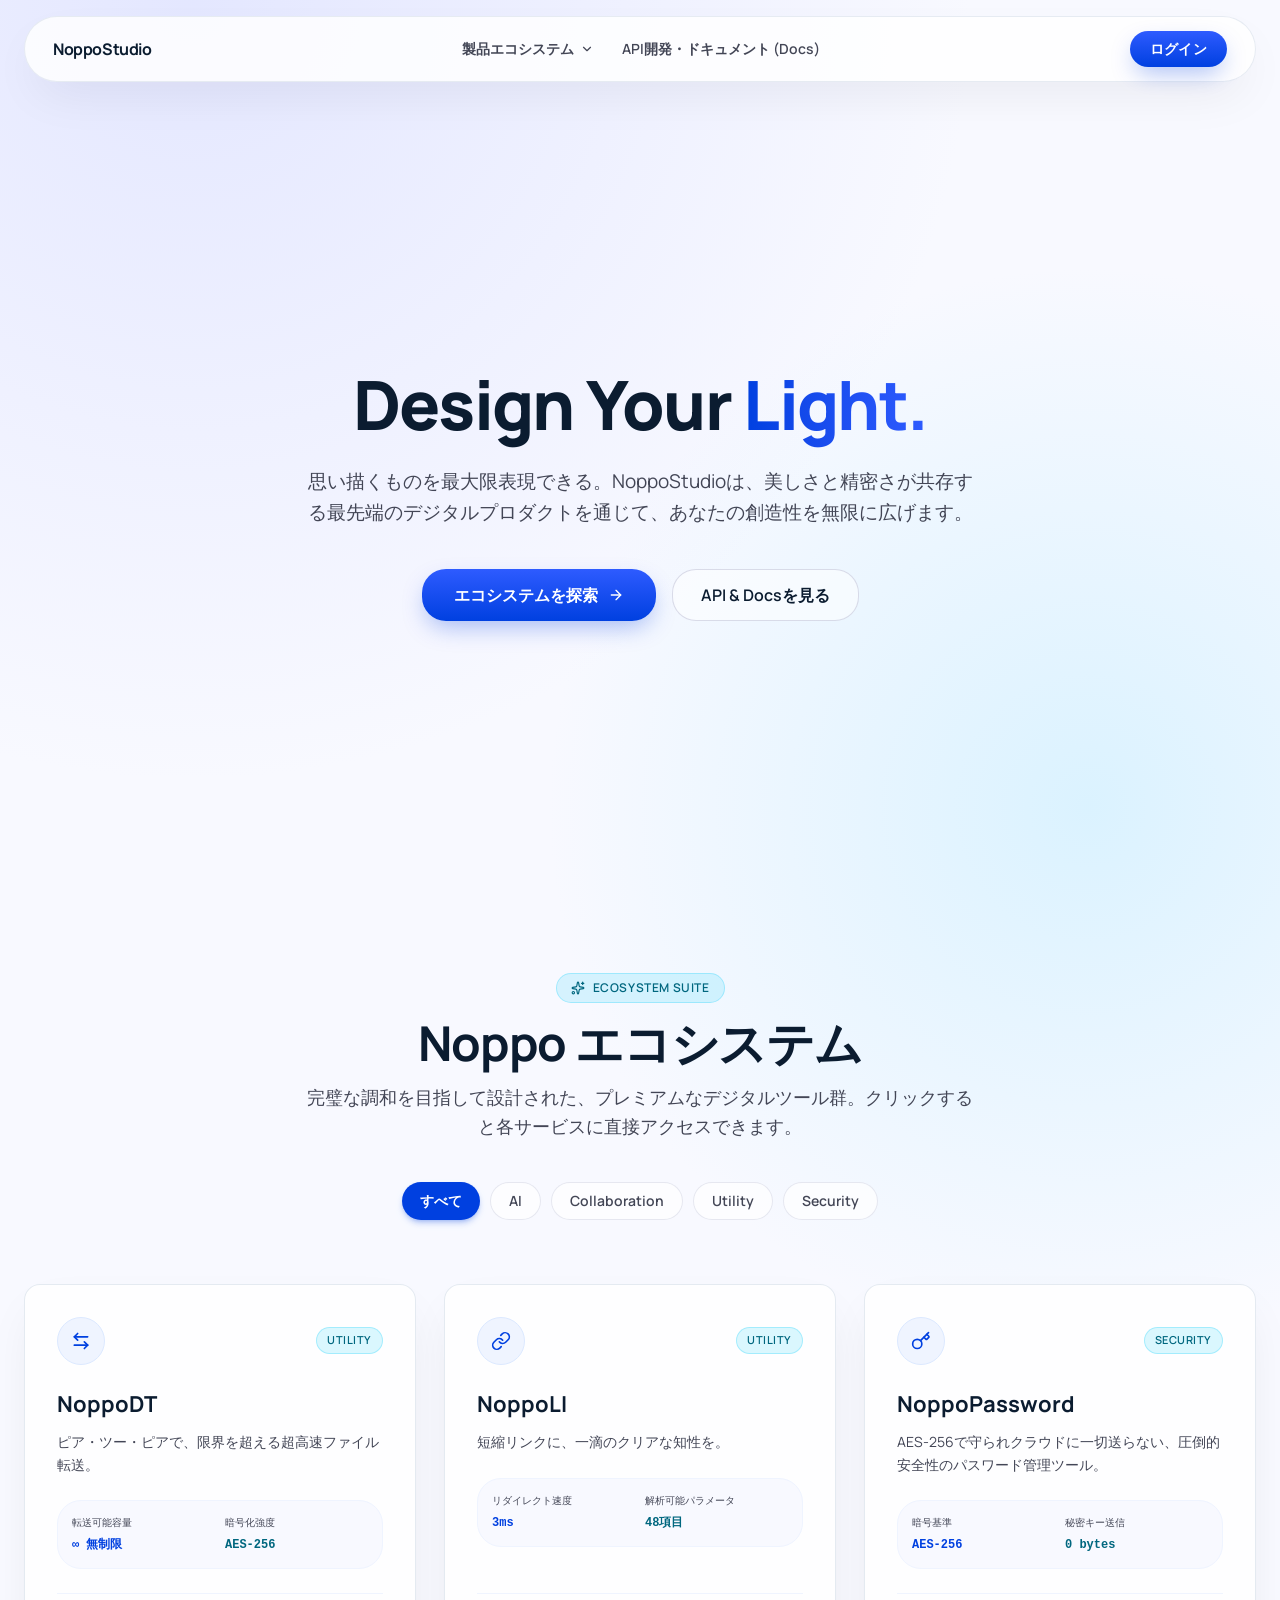
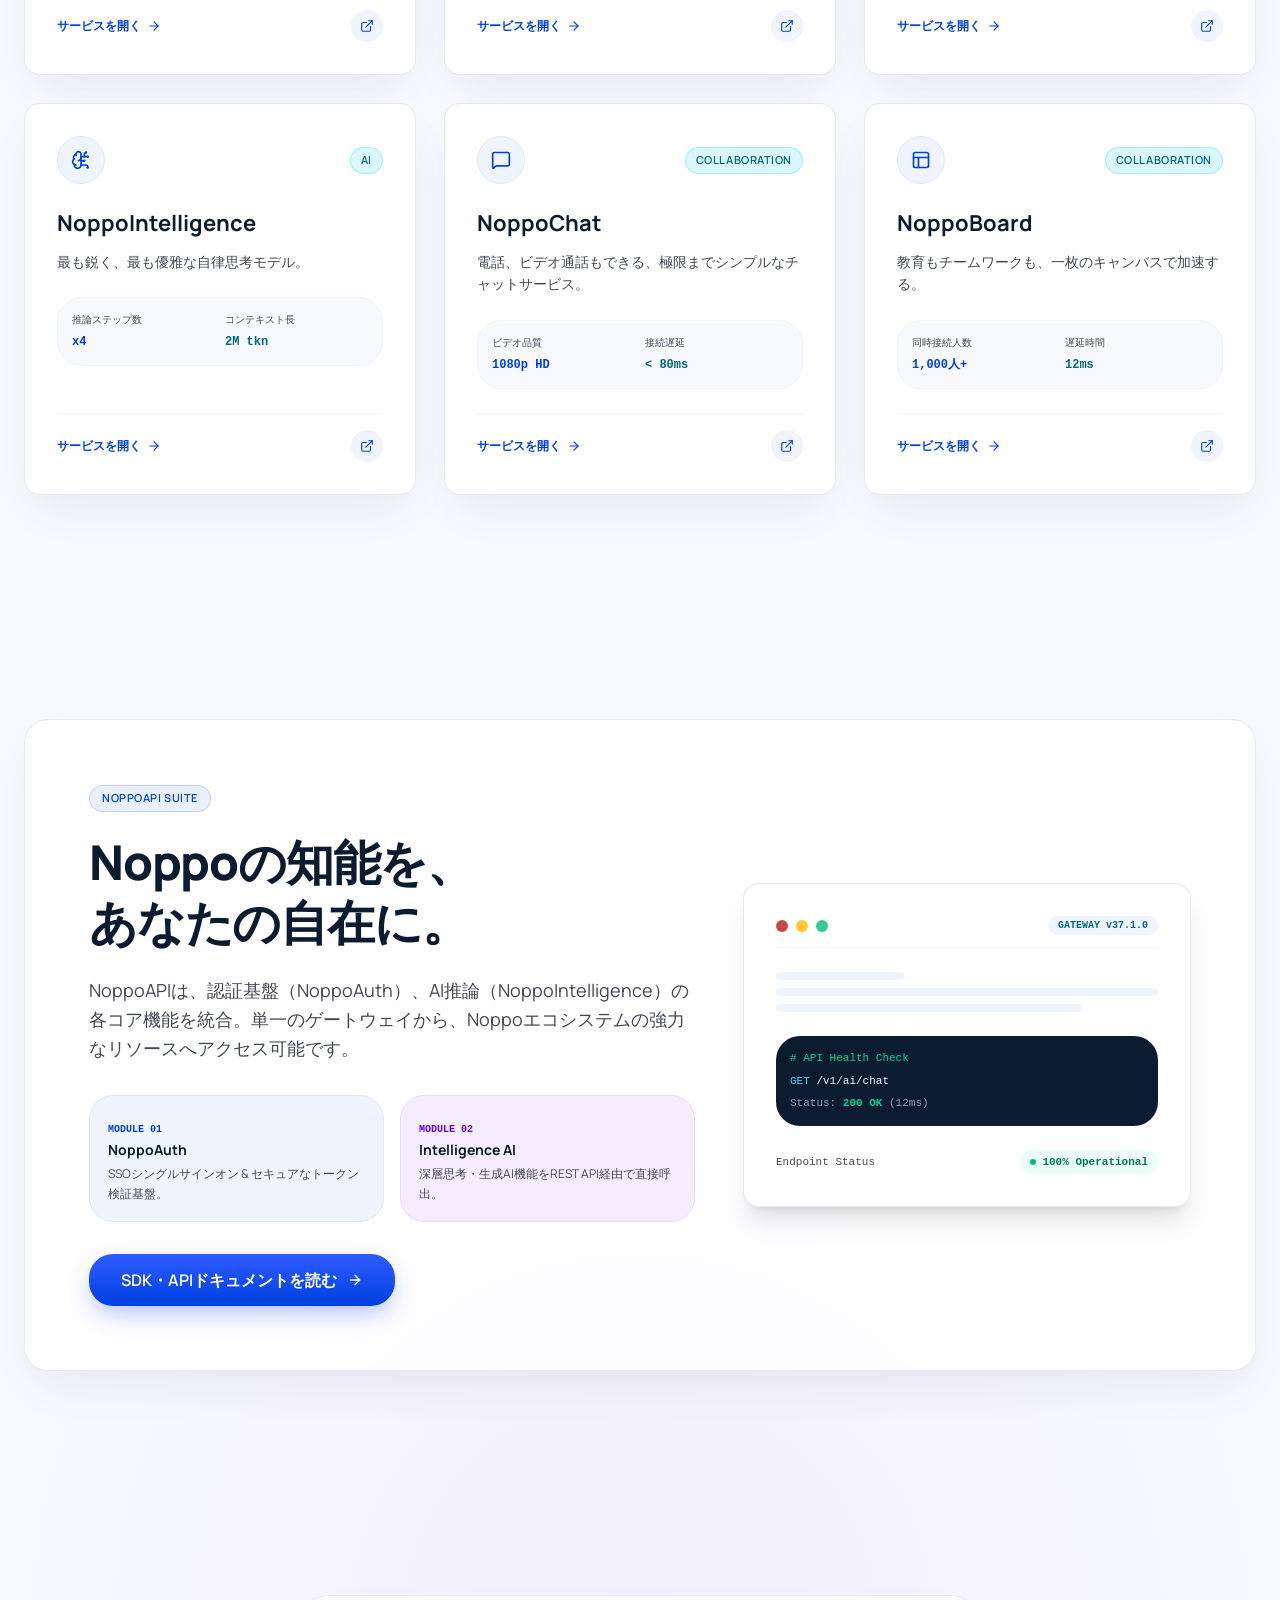
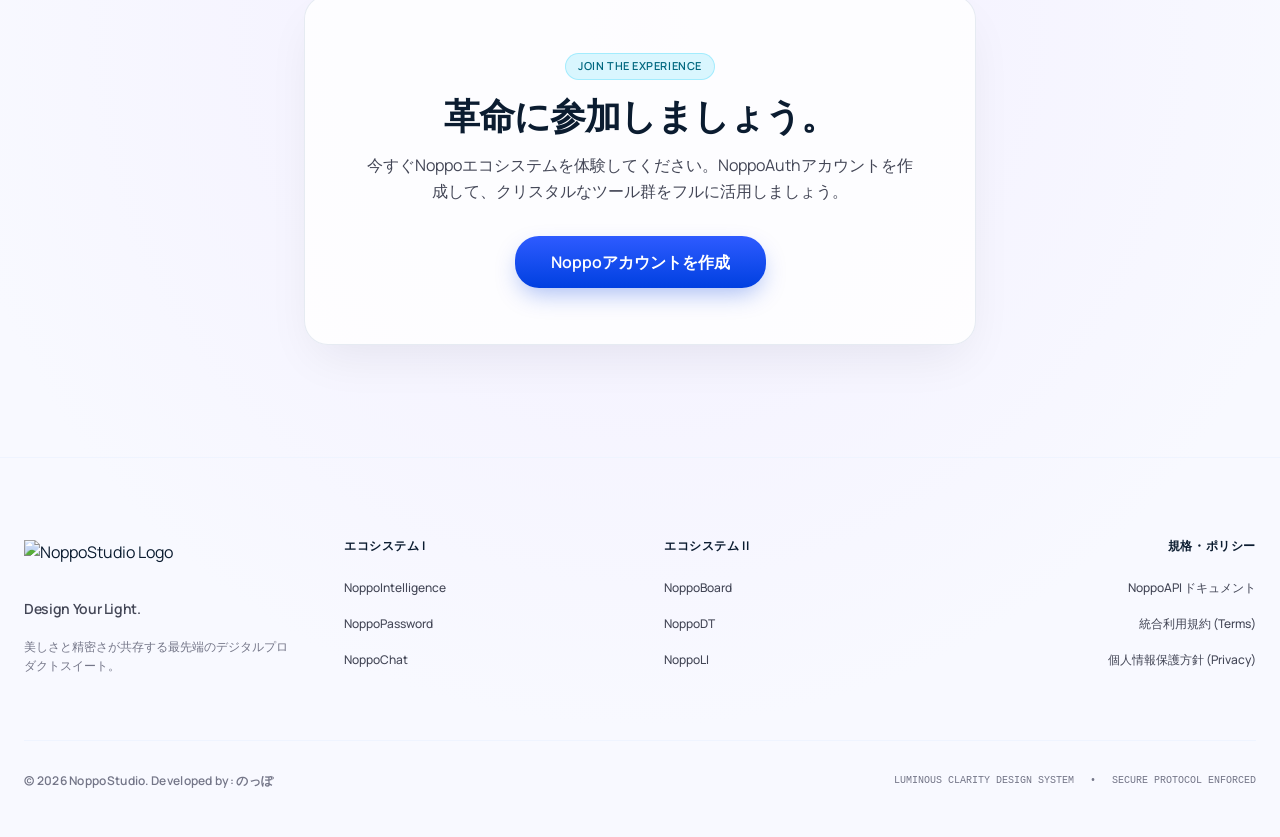
==== index.html @ 61d1fc44 "Add files via upload" ====
<!doctype html>
<html lang="ja">
  <head>
    <meta charset="UTF-8" />
    <meta name="viewport" content="width=device-width, initial-scale=1.0" />
    <title>NoppoStudio Official - Design Your Light.</title>
    <meta name="description" content="The official platform for NoppoStudio, showcasing innovative tools like NoppoDT, NoppoIntelligence, NoppoPassword, NoppoChat, NoppoBoard, and more with atmospheric precision." />
    <meta property="og:title" content="NoppoStudio Official - Design Your Light." />
    <meta property="og:description" content="The official platform for NoppoStudio, showcasing innovative tools like NoppoDT, NoppoIntelligence, NoppoPassword, NoppoChat, NoppoBoard, and more with atmospheric precision." />
    <link rel="preconnect" href="https://fonts.googleapis.com">
    <link rel="preconnect" href="https://fonts.gstatic.com" crossorigin>
    <link href="https://fonts.googleapis.com/css2?family=Manrope:wght@400;500;600;700;800&display=swap" rel="stylesheet">
    <script type="module" crossorigin src="/assets/index-DQ9vcJcG.js"></script>
    <link rel="stylesheet" crossorigin href="/assets/index-L_gpYayP.css">
  </head>
  <body>
    <div id="root"></div>
  </body>
</html>
---- assets/index-L_gpYayP.css ----
@import"https://fonts.googleapis.com/css2?family=Manrope:wght@400;500;600;700;800&display=swap";/*! tailwindcss v4.3.3 | MIT License | https://tailwindcss.com */@layer properties{@supports (((-webkit-hyphens:none)) and (not (margin-trim:inline))) or ((-moz-orient:inline) and (not (color:rgb(from red r g b)))){*,:before,:after,::backdrop{--tw-translate-x:0;--tw-translate-y:0;--tw-translate-z:0;--tw-space-y-reverse:0;--tw-border-style:solid;--tw-gradient-position:initial;--tw-gradient-from:#0000;--tw-gradient-via:#0000;--tw-gradient-to:#0000;--tw-gradient-stops:initial;--tw-gradient-via-stops:initial;--tw-gradient-from-position:0%;--tw-gradient-via-position:50%;--tw-gradient-to-position:100%;--tw-leading:initial;--tw-font-weight:initial;--tw-tracking:initial;--tw-shadow:0 0 #0000;--tw-shadow-color:initial;--tw-shadow-alpha:100%;--tw-inset-shadow:0 0 #0000;--tw-inset-shadow-color:initial;--tw-inset-shadow-alpha:100%;--tw-ring-color:initial;--tw-ring-shadow:0 0 #0000;--tw-inset-ring-color:initial;--tw-inset-ring-shadow:0 0 #0000;--tw-ring-inset:initial;--tw-ring-offset-width:0px;--tw-ring-offset-color:#fff;--tw-ring-offset-shadow:0 0 #0000;--tw-blur:initial;--tw-brightness:initial;--tw-contrast:initial;--tw-grayscale:initial;--tw-hue-rotate:initial;--tw-invert:initial;--tw-opacity:initial;--tw-saturate:initial;--tw-sepia:initial;--tw-drop-shadow:initial;--tw-drop-shadow-color:initial;--tw-drop-shadow-alpha:100%;--tw-drop-shadow-size:initial;--tw-backdrop-blur:initial;--tw-backdrop-brightness:initial;--tw-backdrop-contrast:initial;--tw-backdrop-grayscale:initial;--tw-backdrop-hue-rotate:initial;--tw-backdrop-invert:initial;--tw-backdrop-opacity:initial;--tw-backdrop-saturate:initial;--tw-backdrop-sepia:initial;--tw-duration:initial}}}@layer theme{:root,:host{--font-sans:"Manrope", ui-sans-serif, system-ui, sans-serif;--font-mono:ui-monospace, SFMono-Regular, Menlo, Monaco, Consolas, "Liberation Mono", "Courier New", monospace;--color-red-50:oklch(97.1% .013 17.38);--color-red-100:oklch(93.6% .032 17.717);--color-red-500:oklch(63.7% .237 25.331);--color-amber-400:oklch(82.8% .189 84.429);--color-green-400:oklch(79.2% .209 151.711);--color-emerald-50:oklch(97.9% .021 166.113);--color-emerald-400:oklch(76.5% .177 163.223);--color-emerald-500:oklch(69.6% .17 162.48);--color-emerald-700:oklch(50.8% .118 165.612);--color-indigo-400:oklch(67.3% .182 276.935);--color-indigo-500:oklch(58.5% .233 277.117);--color-slate-100:oklch(96.8% .007 247.896);--color-slate-300:oklch(86.9% .022 252.894);--color-slate-400:oklch(70.4% .04 256.788);--color-slate-700:oklch(37.2% .044 257.287);--color-slate-800:oklch(27.9% .041 260.031);--color-slate-900:oklch(20.8% .042 265.755);--color-slate-950:oklch(12.9% .042 264.695);--color-black:#000;--color-white:#fff;--spacing:.25rem;--container-md:28rem;--container-xl:36rem;--container-2xl:42rem;--container-3xl:48rem;--container-4xl:56rem;--container-6xl:72rem;--text-xs:.75rem;--text-xs--line-height:calc(1 / .75);--text-sm:.875rem;--text-sm--line-height:calc(1.25 / .875);--text-base:1rem;--text-base--line-height: 1.5 ;--text-lg:1.125rem;--text-lg--line-height:calc(1.75 / 1.125);--text-xl:1.25rem;--text-xl--line-height:calc(1.75 / 1.25);--text-2xl:1.5rem;--text-2xl--line-height:calc(2 / 1.5);--text-3xl:1.875rem;--text-3xl--line-height: 1.2 ;--text-4xl:2.25rem;--text-4xl--line-height:calc(2.5 / 2.25);--text-5xl:3rem;--text-5xl--line-height:1;--text-6xl:3.75rem;--text-6xl--line-height:1;--font-weight-normal:400;--font-weight-medium:500;--font-weight-semibold:600;--font-weight-bold:700;--font-weight-extrabold:800;--tracking-tight:-.025em;--tracking-wide:.025em;--tracking-wider:.05em;--tracking-widest:.1em;--leading-tight:1.25;--leading-snug:1.375;--leading-relaxed:1.625;--radius-md:.75rem;--radius-lg:1rem;--radius-xl:1.5rem;--radius-2xl:1rem;--radius-3xl:1.5rem;--animate-pulse:pulse 2s cubic-bezier(.4, 0, .6, 1) infinite;--blur-xs:4px;--blur-sm:8px;--blur-xl:24px;--blur-2xl:40px;--blur-3xl:64px;--default-transition-duration:.15s;--default-transition-timing-function:cubic-bezier(.4, 0, .2, 1);--default-font-family:var(--font-sans);--default-mono-font-family:var(--font-mono);--color-background:#f8f9ff;--color-on-background:#0b1c30;--color-cobalt:#0040e0;--color-deep-blue:#0b1c30;--color-slate-muted:#434656;--radius-full:9999px}}@layer base{*,:after,:before,::backdrop{box-sizing:border-box;border:0 solid;margin:0;padding:0}::file-selector-button{box-sizing:border-box;border:0 solid;margin:0;padding:0}html,:host{-webkit-text-size-adjust:100%;-moz-tab-size:4;tab-size:4;line-height:1.5;font-family:var(--default-font-family,-apple-system, BlinkMacSystemFont, "Segoe UI", Roboto, "Helvetica Neue", "Noto Sans", Arial, sans-serif, "Apple Color Emoji", "Segoe UI Emoji", "Segoe UI Symbol", "Noto Color Emoji");font-feature-settings:var(--default-font-feature-settings,normal);font-variation-settings:var(--default-font-variation-settings,normal);-webkit-tap-highlight-color:transparent}hr{height:0;color:inherit;border-top-width:1px}abbr:where([title]){-webkit-text-decoration:underline dotted;text-decoration:underline dotted}h1,h2,h3,h4,h5,h6{font-size:inherit;font-weight:inherit}a{color:inherit;-webkit-text-decoration:inherit;text-decoration:inherit}b,strong{font-weight:bolder}code,kbd,samp,pre{font-family:var(--default-mono-font-family,ui-monospace, SFMono-Regular, Menlo, Monaco, Consolas, "Liberation Mono", "Courier New", monospace);font-feature-settings:var(--default-mono-font-feature-settings,normal);font-variation-settings:var(--default-mono-font-variation-settings,normal);font-size:1em}small{font-size:80%}sub,sup{vertical-align:baseline;font-size:75%;line-height:0;position:relative}sub{bottom:-.25em}sup{top:-.5em}table{text-indent:0;border-color:inherit;border-collapse:collapse}:-moz-focusring:where(:not(iframe)){outline:auto}progress{vertical-align:baseline}summary{display:list-item}ol,ul,menu{list-style:none}img,svg,video,canvas,audio,iframe,embed,object{vertical-align:middle;display:block}img,video{max-width:100%;height:auto}button,input,select,optgroup,textarea{font:inherit;font-feature-settings:inherit;font-variation-settings:inherit;letter-spacing:inherit;color:inherit;opacity:1;background-color:#0000;border-radius:0}::file-selector-button{font:inherit;font-feature-settings:inherit;font-variation-settings:inherit;letter-spacing:inherit;color:inherit;opacity:1;background-color:#0000;border-radius:0}:where(select:is([multiple],[size])) optgroup{font-weight:bolder}:where(select:is([multiple],[size])) optgroup option{padding-inline-start:20px}::file-selector-button{margin-inline-end:4px}::placeholder{opacity:1}@supports (not ((-webkit-appearance:-apple-pay-button))) or (contain-intrinsic-size:1px){::placeholder{color:currentColor}@supports (color:color-mix(in lab,red,red)){::placeholder{color:color-mix(in oklab,currentcolor 50%,transparent)}}}textarea{resize:vertical}::-webkit-search-decoration{-webkit-appearance:none}::-webkit-date-and-time-value{min-height:1lh;text-align:inherit}::-webkit-datetime-edit{display:inline-flex}::-webkit-datetime-edit-fields-wrapper{padding:0}::-webkit-datetime-edit{padding-block:0}::-webkit-datetime-edit-year-field{padding-block:0}::-webkit-datetime-edit-month-field{padding-block:0}::-webkit-datetime-edit-day-field{padding-block:0}::-webkit-datetime-edit-hour-field{padding-block:0}::-webkit-datetime-edit-minute-field{padding-block:0}::-webkit-datetime-edit-second-field{padding-block:0}::-webkit-datetime-edit-millisecond-field{padding-block:0}::-webkit-datetime-edit-meridiem-field{padding-block:0}::-webkit-calendar-picker-indicator{line-height:1}:-moz-ui-invalid{box-shadow:none}button,input:where([type=button],[type=reset],[type=submit]){-webkit-appearance:button;-moz-appearance:button;appearance:button}::file-selector-button{-webkit-appearance:button;-moz-appearance:button;appearance:button}::-webkit-inner-spin-button{height:auto}::-webkit-outer-spin-button{height:auto}[hidden]:where(:not([hidden=until-found])){display:none!important}html{scroll-behavior:smooth;font-feature-settings:"cv02","cv03","cv04","cv11"}body{background-color:var(--color-background);color:var(--color-on-background);font-family:var(--font-sans);-webkit-font-smoothing:antialiased;-moz-osx-font-smoothing:grayscale}body ::selection{background-color:#0040e0}body::selection{background-color:#0040e0}body ::selection{color:var(--color-white)}body::selection{color:var(--color-white)}}@layer components;@layer utilities{.pointer-events-none{pointer-events:none}.absolute{position:absolute}.fixed{position:fixed}.relative{position:relative}.inset-0{top:0;right:0;bottom:0;left:0}.inset-x-4{inset-inline:calc(var(--spacing) * 4)}.-top-24{top:calc(var(--spacing) * -24)}.top-0{top:0}.top-1\/2{top:50%}.top-20{top:calc(var(--spacing) * 20)}.top-24{top:calc(var(--spacing) * 24)}.top-\[-50px\]{top:-50px}.top-\[5\%\]{top:5%}.top-\[20\%\]{top:20%}.-right-24{right:calc(var(--spacing) * -24)}.right-0{right:0}.right-4{right:calc(var(--spacing) * 4)}.right-\[-50px\]{right:-50px}.right-\[10\%\]{right:10%}.-bottom-24{bottom:calc(var(--spacing) * -24)}.bottom-\[0\%\]{bottom:0%}.-left-24{left:calc(var(--spacing) * -24)}.left-0{left:0}.left-1\/2{left:50%}.left-4{left:calc(var(--spacing) * 4)}.left-\[15\%\]{left:15%}.left-\[30\%\]{left:30%}.-z-10{z-index:-10}.z-10{z-index:10}.z-40{z-index:40}.z-50{z-index:50}.z-\[100\]{z-index:100}.mx-auto{margin-inline:auto}.mt-0\.5{margin-top:calc(var(--spacing) * .5)}.mt-1{margin-top:var(--spacing)}.mt-2{margin-top:calc(var(--spacing) * 2)}.mt-6{margin-top:calc(var(--spacing) * 6)}.mt-10{margin-top:calc(var(--spacing) * 10)}.mb-1{margin-bottom:var(--spacing)}.mb-2{margin-bottom:calc(var(--spacing) * 2)}.mb-3{margin-bottom:calc(var(--spacing) * 3)}.mb-4{margin-bottom:calc(var(--spacing) * 4)}.mb-5{margin-bottom:calc(var(--spacing) * 5)}.mb-6{margin-bottom:calc(var(--spacing) * 6)}.mb-8{margin-bottom:calc(var(--spacing) * 8)}.mb-10{margin-bottom:calc(var(--spacing) * 10)}.mb-12{margin-bottom:calc(var(--spacing) * 12)}.mb-16{margin-bottom:calc(var(--spacing) * 16)}.mb-20{margin-bottom:calc(var(--spacing) * 20)}.line-clamp-2{-webkit-line-clamp:2;-webkit-box-orient:vertical;display:-webkit-box;overflow:hidden}.block{display:block}.flex{display:flex}.grid{display:grid}.hidden{display:none}.inline{display:inline}.inline-block{display:inline-block}.inline-flex{display:inline-flex}.h-1\.5{height:calc(var(--spacing) * 1.5)}.h-2{height:calc(var(--spacing) * 2)}.h-2\.5{height:calc(var(--spacing) * 2.5)}.h-3{height:calc(var(--spacing) * 3)}.h-3\.5{height:calc(var(--spacing) * 3.5)}.h-4{height:calc(var(--spacing) * 4)}.h-5{height:calc(var(--spacing) * 5)}.h-6{height:calc(var(--spacing) * 6)}.h-8{height:calc(var(--spacing) * 8)}.h-9{height:calc(var(--spacing) * 9)}.h-12{height:calc(var(--spacing) * 12)}.h-13{height:calc(var(--spacing) * 13)}.h-48{height:calc(var(--spacing) * 48)}.h-96{height:calc(var(--spacing) * 96)}.h-\[1px\]{height:1px}.h-\[350px\]{height:350px}.h-\[420px\]{height:420px}.h-\[480px\]{height:480px}.h-full{height:100%}.max-h-\[85vh\]{max-height:85vh}.max-h-\[220px\]{max-height:220px}.max-h-\[380px\]{max-height:380px}.min-h-\[85vh\]{min-height:85vh}.min-h-screen{min-height:100vh}.w-1\.5{width:calc(var(--spacing) * 1.5)}.w-1\/4{width:25%}.w-2\.5{width:calc(var(--spacing) * 2.5)}.w-3{width:calc(var(--spacing) * 3)}.w-3\.5{width:calc(var(--spacing) * 3.5)}.w-4{width:calc(var(--spacing) * 4)}.w-4\/5{width:80%}.w-5{width:calc(var(--spacing) * 5)}.w-6{width:calc(var(--spacing) * 6)}.w-8{width:calc(var(--spacing) * 8)}.w-9{width:calc(var(--spacing) * 9)}.w-12{width:calc(var(--spacing) * 12)}.w-32{width:calc(var(--spacing) * 32)}.w-48{width:calc(var(--spacing) * 48)}.w-96{width:calc(var(--spacing) * 96)}.w-\[420px\]{width:420px}.w-\[480px\]{width:480px}.w-\[560px\]{width:560px}.w-auto{width:auto}.w-full{width:100%}.max-w-2xl{max-width:var(--container-2xl)}.max-w-3xl{max-width:var(--container-3xl)}.max-w-4xl{max-width:var(--container-4xl)}.max-w-6xl{max-width:var(--container-6xl)}.max-w-\[80px\]{max-width:80px}.max-w-\[170px\]{max-width:170px}.max-w-\[180px\]{max-width:180px}.max-w-\[1280px\]{max-width:1280px}.max-w-none{max-width:none}.max-w-xl{max-width:var(--container-xl)}.min-w-0{min-width:0}.flex-1{flex:1}.flex-shrink-0{flex-shrink:0}.flex-grow{flex-grow:1}.border-collapse{border-collapse:collapse}.-translate-x-1\/2{--tw-translate-x: -50% ;translate:var(--tw-translate-x) var(--tw-translate-y)}.-translate-y-1\/2{--tw-translate-y: -50% ;translate:var(--tw-translate-x) var(--tw-translate-y)}.rotate-180{rotate:180deg}.animate-pulse{animation:var(--animate-pulse)}.cursor-pointer{cursor:pointer}.list-disc{list-style-type:disc}.grid-cols-1{grid-template-columns:repeat(1,minmax(0,1fr))}.grid-cols-2{grid-template-columns:repeat(2,minmax(0,1fr))}.flex-col{flex-direction:column}.flex-wrap{flex-wrap:wrap}.items-center{align-items:center}.items-start{align-items:flex-start}.justify-between{justify-content:space-between}.justify-center{justify-content:center}.justify-items-start{justify-items:start}.gap-1{gap:var(--spacing)}.gap-1\.5{gap:calc(var(--spacing) * 1.5)}.gap-2{gap:calc(var(--spacing) * 2)}.gap-2\.5{gap:calc(var(--spacing) * 2.5)}.gap-3{gap:calc(var(--spacing) * 3)}.gap-3\.5{gap:calc(var(--spacing) * 3.5)}.gap-4{gap:calc(var(--spacing) * 4)}.gap-5{gap:calc(var(--spacing) * 5)}.gap-6{gap:calc(var(--spacing) * 6)}.gap-7{gap:calc(var(--spacing) * 7)}.gap-8{gap:calc(var(--spacing) * 8)}.gap-10{gap:calc(var(--spacing) * 10)}.gap-12{gap:calc(var(--spacing) * 12)}:where(.space-y-1>:not(:last-child)){--tw-space-y-reverse:0;margin-block-start:calc(var(--spacing) * var(--tw-space-y-reverse));margin-block-end:calc(var(--spacing) * calc(1 - var(--tw-space-y-reverse)))}:where(.space-y-1\.5>:not(:last-child)){--tw-space-y-reverse:0;margin-block-start:calc(calc(var(--spacing) * 1.5) * var(--tw-space-y-reverse));margin-block-end:calc(calc(var(--spacing) * 1.5) * calc(1 - var(--tw-space-y-reverse)))}:where(.space-y-2>:not(:last-child)){--tw-space-y-reverse:0;margin-block-start:calc(calc(var(--spacing) * 2) * var(--tw-space-y-reverse));margin-block-end:calc(calc(var(--spacing) * 2) * calc(1 - var(--tw-space-y-reverse)))}:where(.space-y-3>:not(:last-child)){--tw-space-y-reverse:0;margin-block-start:calc(calc(var(--spacing) * 3) * var(--tw-space-y-reverse));margin-block-end:calc(calc(var(--spacing) * 3) * calc(1 - var(--tw-space-y-reverse)))}:where(.space-y-4>:not(:last-child)){--tw-space-y-reverse:0;margin-block-start:calc(calc(var(--spacing) * 4) * var(--tw-space-y-reverse));margin-block-end:calc(calc(var(--spacing) * 4) * calc(1 - var(--tw-space-y-reverse)))}:where(.space-y-6>:not(:last-child)){--tw-space-y-reverse:0;margin-block-start:calc(calc(var(--spacing) * 6) * var(--tw-space-y-reverse));margin-block-end:calc(calc(var(--spacing) * 6) * calc(1 - var(--tw-space-y-reverse)))}:where(.space-y-8>:not(:last-child)){--tw-space-y-reverse:0;margin-block-start:calc(calc(var(--spacing) * 8) * var(--tw-space-y-reverse));margin-block-end:calc(calc(var(--spacing) * 8) * calc(1 - var(--tw-space-y-reverse)))}.truncate{text-overflow:ellipsis;white-space:nowrap;overflow:hidden}.overflow-hidden{overflow:hidden}.overflow-x-auto{overflow-x:auto}.overflow-y-auto{overflow-y:auto}.rounded{border-radius:.25rem}.rounded-2xl{border-radius:var(--radius-2xl)}.rounded-3xl{border-radius:var(--radius-3xl)}.rounded-\[1\.5rem\]{border-radius:1.5rem}.rounded-\[2\.5rem\]{border-radius:2.5rem}.rounded-\[2rem\]{border-radius:2rem}.rounded-full{border-radius:var(--radius-full)}.rounded-lg{border-radius:var(--radius-lg)}.rounded-md{border-radius:var(--radius-md)}.rounded-xl{border-radius:var(--radius-xl)}.border{border-style:var(--tw-border-style);border-width:1px}.border-t{border-top-style:var(--tw-border-style);border-top-width:1px}.border-b{border-bottom-style:var(--tw-border-style);border-bottom-width:1px}.border-\[\#0040e0\]\/20{border-color:#0040e033}.border-\[\#0040e0\]\/25{border-color:#0040e040}.border-\[\#c4c5d9\]\/40{border-color:#c4c5d966}.border-\[\#dce9ff\]{border-color:#dce9ff}.border-\[\#e9ddff\]{border-color:#e9ddff}.border-\[\#eff4ff\]{border-color:#eff4ff}.border-black\/3{border-color:#00000008}@supports (color:color-mix(in lab,red,red)){.border-black\/3{border-color:color-mix(in oklab,var(--color-black) 3%,transparent)}}.border-black\/5{border-color:#0000000d}@supports (color:color-mix(in lab,red,red)){.border-black\/5{border-color:color-mix(in oklab,var(--color-black) 5%,transparent)}}.border-cobalt\/5{border-color:#0040e00d}@supports (color:color-mix(in lab,red,red)){.border-cobalt\/5{border-color:color-mix(in oklab,var(--color-cobalt) 5%,transparent)}}.border-cobalt\/10{border-color:#0040e01a}@supports (color:color-mix(in lab,red,red)){.border-cobalt\/10{border-color:color-mix(in oklab,var(--color-cobalt) 10%,transparent)}}.border-red-100{border-color:var(--color-red-100)}.border-slate-800{border-color:var(--color-slate-800)}.border-transparent{border-color:#0000}.border-white\/20{border-color:#fff3}@supports (color:color-mix(in lab,red,red)){.border-white\/20{border-color:color-mix(in oklab,var(--color-white) 20%,transparent)}}.border-white\/40{border-color:#fff6}@supports (color:color-mix(in lab,red,red)){.border-white\/40{border-color:color-mix(in oklab,var(--color-white) 40%,transparent)}}.border-white\/50{border-color:#ffffff80}@supports (color:color-mix(in lab,red,red)){.border-white\/50{border-color:color-mix(in oklab,var(--color-white) 50%,transparent)}}.border-white\/60{border-color:#fff9}@supports (color:color-mix(in lab,red,red)){.border-white\/60{border-color:color-mix(in oklab,var(--color-white) 60%,transparent)}}.border-white\/70{border-color:#ffffffb3}@supports (color:color-mix(in lab,red,red)){.border-white\/70{border-color:color-mix(in oklab,var(--color-white) 70%,transparent)}}.border-white\/80{border-color:#fffc}@supports (color:color-mix(in lab,red,red)){.border-white\/80{border-color:color-mix(in oklab,var(--color-white) 80%,transparent)}}.bg-\[\#0b1c30\]{background-color:#0b1c30}.bg-\[\#0b1c30\]\/10{background-color:#0b1c301a}.bg-\[\#0040e0\]{background-color:#0040e0}.bg-\[\#b7eaff\]\/40{background-color:#b7eaff66}.bg-\[\#b7eaff\]\/50{background-color:#b7eaff80}.bg-\[\#ba1a1a\]\/80{background-color:#ba1a1acc}.bg-\[\#dde1ff\]\/50{background-color:#dde1ff80}.bg-\[\#dde1ff\]\/60{background-color:#dde1ff99}.bg-\[\#e9ddff\]\/40{background-color:#e9ddff66}.bg-\[\#eff4ff\]{background-color:#eff4ff}.bg-\[\#f5edff\]{background-color:#f5edff}.bg-\[\#f8f9ff\]{background-color:#f8f9ff}.bg-amber-400\/80{background-color:#fcbb00cc}@supports (color:color-mix(in lab,red,red)){.bg-amber-400\/80{background-color:color-mix(in oklab,var(--color-amber-400) 80%,transparent)}}.bg-black\/5{background-color:#0000000d}@supports (color:color-mix(in lab,red,red)){.bg-black\/5{background-color:color-mix(in oklab,var(--color-black) 5%,transparent)}}.bg-black\/10{background-color:#0000001a}@supports (color:color-mix(in lab,red,red)){.bg-black\/10{background-color:color-mix(in oklab,var(--color-black) 10%,transparent)}}.bg-cobalt{background-color:var(--color-cobalt)}.bg-cobalt\/5{background-color:#0040e00d}@supports (color:color-mix(in lab,red,red)){.bg-cobalt\/5{background-color:color-mix(in oklab,var(--color-cobalt) 5%,transparent)}}.bg-cobalt\/10{background-color:#0040e01a}@supports (color:color-mix(in lab,red,red)){.bg-cobalt\/10{background-color:color-mix(in oklab,var(--color-cobalt) 10%,transparent)}}.bg-deep-blue\/20{background-color:#0b1c3033}@supports (color:color-mix(in lab,red,red)){.bg-deep-blue\/20{background-color:color-mix(in oklab,var(--color-deep-blue) 20%,transparent)}}.bg-emerald-50{background-color:var(--color-emerald-50)}.bg-emerald-500{background-color:var(--color-emerald-500)}.bg-emerald-500\/80{background-color:#00bb7fcc}@supports (color:color-mix(in lab,red,red)){.bg-emerald-500\/80{background-color:color-mix(in oklab,var(--color-emerald-500) 80%,transparent)}}.bg-indigo-500{background-color:var(--color-indigo-500)}.bg-slate-800{background-color:var(--color-slate-800)}.bg-slate-800\/60{background-color:#1d293d99}@supports (color:color-mix(in lab,red,red)){.bg-slate-800\/60{background-color:color-mix(in oklab,var(--color-slate-800) 60%,transparent)}}.bg-slate-900{background-color:var(--color-slate-900)}.bg-slate-950{background-color:var(--color-slate-950)}.bg-transparent{background-color:#0000}.bg-white{background-color:var(--color-white)}.bg-white\/40{background-color:#fff6}@supports (color:color-mix(in lab,red,red)){.bg-white\/40{background-color:color-mix(in oklab,var(--color-white) 40%,transparent)}}.bg-white\/50{background-color:#ffffff80}@supports (color:color-mix(in lab,red,red)){.bg-white\/50{background-color:color-mix(in oklab,var(--color-white) 50%,transparent)}}.bg-white\/70{background-color:#ffffffb3}@supports (color:color-mix(in lab,red,red)){.bg-white\/70{background-color:color-mix(in oklab,var(--color-white) 70%,transparent)}}.bg-white\/80{background-color:#fffc}@supports (color:color-mix(in lab,red,red)){.bg-white\/80{background-color:color-mix(in oklab,var(--color-white) 80%,transparent)}}.bg-white\/90{background-color:#ffffffe6}@supports (color:color-mix(in lab,red,red)){.bg-white\/90{background-color:color-mix(in oklab,var(--color-white) 90%,transparent)}}.bg-white\/95{background-color:#fffffff2}@supports (color:color-mix(in lab,red,red)){.bg-white\/95{background-color:color-mix(in oklab,var(--color-white) 95%,transparent)}}.bg-gradient-to-r{--tw-gradient-position:to right in oklab;background-image:linear-gradient(var(--tw-gradient-stops))}.from-\[\#0040e0\]{--tw-gradient-from:#0040e0;--tw-gradient-stops:var(--tw-gradient-via-stops,var(--tw-gradient-position), var(--tw-gradient-from) var(--tw-gradient-from-position), var(--tw-gradient-to) var(--tw-gradient-to-position))}.to-\[\#2e5bff\]{--tw-gradient-to:#2e5bff;--tw-gradient-stops:var(--tw-gradient-via-stops,var(--tw-gradient-position), var(--tw-gradient-from) var(--tw-gradient-from-position), var(--tw-gradient-to) var(--tw-gradient-to-position))}.bg-clip-text{-webkit-background-clip:text;background-clip:text}.object-contain{object-fit:contain}.object-cover{object-fit:cover}.p-0\.5{padding:calc(var(--spacing) * .5)}.p-1{padding:var(--spacing)}.p-2\.5{padding:calc(var(--spacing) * 2.5)}.p-3{padding:calc(var(--spacing) * 3)}.p-3\.5{padding:calc(var(--spacing) * 3.5)}.p-4{padding:calc(var(--spacing) * 4)}.p-4\.5{padding:calc(var(--spacing) * 4.5)}.p-5{padding:calc(var(--spacing) * 5)}.p-6{padding:calc(var(--spacing) * 6)}.p-7{padding:calc(var(--spacing) * 7)}.p-8{padding:calc(var(--spacing) * 8)}.p-10{padding:calc(var(--spacing) * 10)}.px-2{padding-inline:calc(var(--spacing) * 2)}.px-2\.5{padding-inline:calc(var(--spacing) * 2.5)}.px-3{padding-inline:calc(var(--spacing) * 3)}.px-3\.5{padding-inline:calc(var(--spacing) * 3.5)}.px-4{padding-inline:calc(var(--spacing) * 4)}.px-4\.5{padding-inline:calc(var(--spacing) * 4.5)}.px-6{padding-inline:calc(var(--spacing) * 6)}.px-7{padding-inline:calc(var(--spacing) * 7)}.px-8{padding-inline:calc(var(--spacing) * 8)}.px-9{padding-inline:calc(var(--spacing) * 9)}.py-0\.5{padding-block:calc(var(--spacing) * .5)}.py-1{padding-block:var(--spacing)}.py-1\.5{padding-block:calc(var(--spacing) * 1.5)}.py-2{padding-block:calc(var(--spacing) * 2)}.py-2\.5{padding-block:calc(var(--spacing) * 2.5)}.py-3{padding-block:calc(var(--spacing) * 3)}.py-4{padding-block:calc(var(--spacing) * 4)}.py-12{padding-block:calc(var(--spacing) * 12)}.py-20{padding-block:calc(var(--spacing) * 20)}.pt-2{padding-top:calc(var(--spacing) * 2)}.pt-2\.5{padding-top:calc(var(--spacing) * 2.5)}.pt-4{padding-top:calc(var(--spacing) * 4)}.pt-8{padding-top:calc(var(--spacing) * 8)}.pt-12{padding-top:calc(var(--spacing) * 12)}.pt-16{padding-top:calc(var(--spacing) * 16)}.pt-20{padding-top:calc(var(--spacing) * 20)}.pt-24{padding-top:calc(var(--spacing) * 24)}.pr-1{padding-right:var(--spacing)}.pr-2{padding-right:calc(var(--spacing) * 2)}.pr-4{padding-right:calc(var(--spacing) * 4)}.pb-3{padding-bottom:calc(var(--spacing) * 3)}.pb-10{padding-bottom:calc(var(--spacing) * 10)}.pb-12{padding-bottom:calc(var(--spacing) * 12)}.pb-20{padding-bottom:calc(var(--spacing) * 20)}.pl-5{padding-left:calc(var(--spacing) * 5)}.text-center{text-align:center}.text-left{text-align:left}.font-mono{font-family:var(--font-mono)}.font-sans{font-family:var(--font-sans)}.text-2xl{font-size:var(--text-2xl);line-height:var(--tw-leading,var(--text-2xl--line-height))}.text-3xl{font-size:var(--text-3xl);line-height:var(--tw-leading,var(--text-3xl--line-height))}.text-4xl{font-size:var(--text-4xl);line-height:var(--tw-leading,var(--text-4xl--line-height))}.text-base{font-size:var(--text-base);line-height:var(--tw-leading,var(--text-base--line-height))}.text-lg{font-size:var(--text-lg);line-height:var(--tw-leading,var(--text-lg--line-height))}.text-sm{font-size:var(--text-sm);line-height:var(--tw-leading,var(--text-sm--line-height))}.text-xl{font-size:var(--text-xl);line-height:var(--tw-leading,var(--text-xl--line-height))}.text-xs{font-size:var(--text-xs);line-height:var(--tw-leading,var(--text-xs--line-height))}.text-\[9px\]{font-size:9px}.text-\[10px\]{font-size:10px}.text-\[11px\]{font-size:11px}.leading-\[1\.08\]{--tw-leading:1.08;line-height:1.08}.leading-\[1\.65\]{--tw-leading:1.65;line-height:1.65}.leading-relaxed{--tw-leading:var(--leading-relaxed);line-height:var(--leading-relaxed)}.leading-snug{--tw-leading:var(--leading-snug);line-height:var(--leading-snug)}.leading-tight{--tw-leading:var(--leading-tight);line-height:var(--leading-tight)}.font-bold{--tw-font-weight:var(--font-weight-bold);font-weight:var(--font-weight-bold)}.font-extrabold{--tw-font-weight:var(--font-weight-extrabold);font-weight:var(--font-weight-extrabold)}.font-medium{--tw-font-weight:var(--font-weight-medium);font-weight:var(--font-weight-medium)}.font-normal{--tw-font-weight:var(--font-weight-normal);font-weight:var(--font-weight-normal)}.font-semibold{--tw-font-weight:var(--font-weight-semibold);font-weight:var(--font-weight-semibold)}.tracking-\[-0\.025em\]{--tw-tracking:-.025em;letter-spacing:-.025em}.tracking-tight{--tw-tracking:var(--tracking-tight);letter-spacing:var(--tracking-tight)}.tracking-wide{--tw-tracking:var(--tracking-wide);letter-spacing:var(--tracking-wide)}.tracking-wider{--tw-tracking:var(--tracking-wider);letter-spacing:var(--tracking-wider)}.tracking-widest{--tw-tracking:var(--tracking-widest);letter-spacing:var(--tracking-widest)}.whitespace-pre{white-space:pre}.text-\[\#0b1c30\]{color:#0b1c30}.text-\[\#4cd6ff\]{color:#4cd6ff}.text-\[\#0040e0\]{color:#0040e0}.text-\[\#555a6d\]{color:#555a6d}.text-\[\#00677f\]{color:#00677f}.text-\[\#6700ed\]{color:#6700ed}.text-\[\#434656\]{color:#434656}.text-\[\#747688\]{color:#747688}.text-\[\#ba1a1a\]{color:#ba1a1a}.text-\[\#eff4ff\]{color:#eff4ff}.text-cobalt{color:var(--color-cobalt)}.text-deep-blue{color:var(--color-deep-blue)}.text-emerald-400{color:var(--color-emerald-400)}.text-emerald-700{color:var(--color-emerald-700)}.text-green-400{color:var(--color-green-400)}.text-indigo-400{color:var(--color-indigo-400)}.text-red-500{color:var(--color-red-500)}.text-slate-300{color:var(--color-slate-300)}.text-slate-400{color:var(--color-slate-400)}.text-slate-muted{color:var(--color-slate-muted)}.text-transparent{color:#0000}.text-white{color:var(--color-white)}.uppercase{text-transform:uppercase}.opacity-60{opacity:.6}.shadow-2xl{--tw-shadow:0 25px 50px -12px var(--tw-shadow-color,#00000040);box-shadow:var(--tw-inset-shadow),var(--tw-inset-ring-shadow),var(--tw-ring-offset-shadow),var(--tw-ring-shadow),var(--tw-shadow)}.shadow-luminous{--tw-shadow:0 20px 50px -12px var(--tw-shadow-color,#0d132614);box-shadow:var(--tw-inset-shadow),var(--tw-inset-ring-shadow),var(--tw-ring-offset-shadow),var(--tw-ring-shadow),var(--tw-shadow)}.shadow-md{--tw-shadow:0 4px 6px -1px var(--tw-shadow-color,#0000001a), 0 2px 4px -2px var(--tw-shadow-color,#0000001a);box-shadow:var(--tw-inset-shadow),var(--tw-inset-ring-shadow),var(--tw-ring-offset-shadow),var(--tw-ring-shadow),var(--tw-shadow)}.shadow-sm{--tw-shadow:0 1px 3px 0 var(--tw-shadow-color,#0000001a), 0 1px 2px -1px var(--tw-shadow-color,#0000001a);box-shadow:var(--tw-inset-shadow),var(--tw-inset-ring-shadow),var(--tw-ring-offset-shadow),var(--tw-ring-shadow),var(--tw-shadow)}.shadow-xl{--tw-shadow:0 20px 25px -5px var(--tw-shadow-color,#0000001a), 0 8px 10px -6px var(--tw-shadow-color,#0000001a);box-shadow:var(--tw-inset-shadow),var(--tw-inset-ring-shadow),var(--tw-ring-offset-shadow),var(--tw-ring-shadow),var(--tw-shadow)}.shadow-\[\#0040e0\]\/25{--tw-shadow-color:#0040e040}@supports (color:color-mix(in lab,red,red)){.shadow-\[\#0040e0\]\/25{--tw-shadow-color:color-mix(in oklab, oklab(46.7666% -.0283301 -.243874/.25) var(--tw-shadow-alpha), transparent)}}.blur-3xl{--tw-blur:blur(var(--blur-3xl));filter:var(--tw-blur,) var(--tw-brightness,) var(--tw-contrast,) var(--tw-grayscale,) var(--tw-hue-rotate,) var(--tw-invert,) var(--tw-saturate,) var(--tw-sepia,) var(--tw-drop-shadow,)}.blur-\[100px\]{--tw-blur:blur(100px);filter:var(--tw-blur,) var(--tw-brightness,) var(--tw-contrast,) var(--tw-grayscale,) var(--tw-hue-rotate,) var(--tw-invert,) var(--tw-saturate,) var(--tw-sepia,) var(--tw-drop-shadow,)}.blur-\[110px\]{--tw-blur:blur(110px);filter:var(--tw-blur,) var(--tw-brightness,) var(--tw-contrast,) var(--tw-grayscale,) var(--tw-hue-rotate,) var(--tw-invert,) var(--tw-saturate,) var(--tw-sepia,) var(--tw-drop-shadow,)}.blur-\[120px\]{--tw-blur:blur(120px);filter:var(--tw-blur,) var(--tw-brightness,) var(--tw-contrast,) var(--tw-grayscale,) var(--tw-hue-rotate,) var(--tw-invert,) var(--tw-saturate,) var(--tw-sepia,) var(--tw-drop-shadow,)}.contrast-125{--tw-contrast:contrast(125%);filter:var(--tw-blur,) var(--tw-brightness,) var(--tw-contrast,) var(--tw-grayscale,) var(--tw-hue-rotate,) var(--tw-invert,) var(--tw-saturate,) var(--tw-sepia,) var(--tw-drop-shadow,)}.saturate-0{--tw-saturate:saturate(0%);filter:var(--tw-blur,) var(--tw-brightness,) var(--tw-contrast,) var(--tw-grayscale,) var(--tw-hue-rotate,) var(--tw-invert,) var(--tw-saturate,) var(--tw-sepia,) var(--tw-drop-shadow,)}.filter{filter:var(--tw-blur,) var(--tw-brightness,) var(--tw-contrast,) var(--tw-grayscale,) var(--tw-hue-rotate,) var(--tw-invert,) var(--tw-saturate,) var(--tw-sepia,) var(--tw-drop-shadow,)}.backdrop-blur-2xl{--tw-backdrop-blur:blur(var(--blur-2xl));-webkit-backdrop-filter:var(--tw-backdrop-blur,) var(--tw-backdrop-brightness,) var(--tw-backdrop-contrast,) var(--tw-backdrop-grayscale,) var(--tw-backdrop-hue-rotate,) var(--tw-backdrop-invert,) var(--tw-backdrop-opacity,) var(--tw-backdrop-saturate,) var(--tw-backdrop-sepia,);backdrop-filter:var(--tw-backdrop-blur,) var(--tw-backdrop-brightness,) var(--tw-backdrop-contrast,) var(--tw-backdrop-grayscale,) var(--tw-backdrop-hue-rotate,) var(--tw-backdrop-invert,) var(--tw-backdrop-opacity,) var(--tw-backdrop-saturate,) var(--tw-backdrop-sepia,)}.backdrop-blur-sm{--tw-backdrop-blur:blur(var(--blur-sm));-webkit-backdrop-filter:var(--tw-backdrop-blur,) var(--tw-backdrop-brightness,) var(--tw-backdrop-contrast,) var(--tw-backdrop-grayscale,) var(--tw-backdrop-hue-rotate,) var(--tw-backdrop-invert,) var(--tw-backdrop-opacity,) var(--tw-backdrop-saturate,) var(--tw-backdrop-sepia,);backdrop-filter:var(--tw-backdrop-blur,) var(--tw-backdrop-brightness,) var(--tw-backdrop-contrast,) var(--tw-backdrop-grayscale,) var(--tw-backdrop-hue-rotate,) var(--tw-backdrop-invert,) var(--tw-backdrop-opacity,) var(--tw-backdrop-saturate,) var(--tw-backdrop-sepia,)}.backdrop-blur-xl{--tw-backdrop-blur:blur(var(--blur-xl));-webkit-backdrop-filter:var(--tw-backdrop-blur,) var(--tw-backdrop-brightness,) var(--tw-backdrop-contrast,) var(--tw-backdrop-grayscale,) var(--tw-backdrop-hue-rotate,) var(--tw-backdrop-invert,) var(--tw-backdrop-opacity,) var(--tw-backdrop-saturate,) var(--tw-backdrop-sepia,);backdrop-filter:var(--tw-backdrop-blur,) var(--tw-backdrop-brightness,) var(--tw-backdrop-contrast,) var(--tw-backdrop-grayscale,) var(--tw-backdrop-hue-rotate,) var(--tw-backdrop-invert,) var(--tw-backdrop-opacity,) var(--tw-backdrop-saturate,) var(--tw-backdrop-sepia,)}.backdrop-blur-xs{--tw-backdrop-blur:blur(var(--blur-xs));-webkit-backdrop-filter:var(--tw-backdrop-blur,) var(--tw-backdrop-brightness,) var(--tw-backdrop-contrast,) var(--tw-backdrop-grayscale,) var(--tw-backdrop-hue-rotate,) var(--tw-backdrop-invert,) var(--tw-backdrop-opacity,) var(--tw-backdrop-saturate,) var(--tw-backdrop-sepia,);backdrop-filter:var(--tw-backdrop-blur,) var(--tw-backdrop-brightness,) var(--tw-backdrop-contrast,) var(--tw-backdrop-grayscale,) var(--tw-backdrop-hue-rotate,) var(--tw-backdrop-invert,) var(--tw-backdrop-opacity,) var(--tw-backdrop-saturate,) var(--tw-backdrop-sepia,)}.transition{transition-property:color,background-color,border-color,outline-color,text-decoration-color,fill,stroke,--tw-gradient-from,--tw-gradient-via,--tw-gradient-to,opacity,box-shadow,transform,translate,scale,rotate,filter,-webkit-backdrop-filter,backdrop-filter,display,content-visibility,overlay,pointer-events;transition-timing-function:var(--tw-ease,var(--default-transition-timing-function));transition-duration:var(--tw-duration,var(--default-transition-duration))}.transition-all{transition-property:all;transition-timing-function:var(--tw-ease,var(--default-transition-timing-function));transition-duration:var(--tw-duration,var(--default-transition-duration))}.transition-colors{transition-property:color,background-color,border-color,outline-color,text-decoration-color,fill,stroke,--tw-gradient-from,--tw-gradient-via,--tw-gradient-to;transition-timing-function:var(--tw-ease,var(--default-transition-timing-function));transition-duration:var(--tw-duration,var(--default-transition-duration))}.transition-opacity{transition-property:opacity;transition-timing-function:var(--tw-ease,var(--default-transition-timing-function));transition-duration:var(--tw-duration,var(--default-transition-duration))}.transition-transform{transition-property:transform,translate,scale,rotate;transition-timing-function:var(--tw-ease,var(--default-transition-timing-function));transition-duration:var(--tw-duration,var(--default-transition-duration))}.duration-200{--tw-duration:.2s;transition-duration:.2s}.duration-300{--tw-duration:.3s;transition-duration:.3s}.select-none{-webkit-user-select:none;user-select:none}@media(hover:hover){.group-hover\:translate-x-0\.5:is(:where(.group):hover *){--tw-translate-x:calc(var(--spacing) * .5);translate:var(--tw-translate-x) var(--tw-translate-y)}.group-hover\:bg-\[\#0040e0\]:is(:where(.group):hover *){background-color:#0040e0}.group-hover\:text-\[\#0040e0\]:is(:where(.group):hover *){color:#0040e0}.group-hover\:text-white:is(:where(.group):hover *){color:var(--color-white)}}.selection\:bg-\[\#0040e0\] ::selection{background-color:#0040e0}.selection\:bg-\[\#0040e0\]::selection{background-color:#0040e0}.selection\:text-white ::selection{color:var(--color-white)}.selection\:text-white::selection{color:var(--color-white)}@media(hover:hover){.hover\:border-\[\#0040e0\]\/20:hover{border-color:#0040e033}.hover\:border-cobalt\/10:hover{border-color:#0040e01a}@supports (color:color-mix(in lab,red,red)){.hover\:border-cobalt\/10:hover{border-color:color-mix(in oklab,var(--color-cobalt) 10%,transparent)}}.hover\:bg-\[\#dce9ff\]:hover{background-color:#dce9ff}.hover\:bg-black\/5:hover{background-color:#0000000d}@supports (color:color-mix(in lab,red,red)){.hover\:bg-black\/5:hover{background-color:color-mix(in oklab,var(--color-black) 5%,transparent)}}.hover\:bg-cobalt\/5:hover{background-color:#0040e00d}@supports (color:color-mix(in lab,red,red)){.hover\:bg-cobalt\/5:hover{background-color:color-mix(in oklab,var(--color-cobalt) 5%,transparent)}}.hover\:bg-red-50:hover{background-color:var(--color-red-50)}.hover\:bg-slate-100:hover{background-color:var(--color-slate-100)}.hover\:bg-slate-700:hover{background-color:var(--color-slate-700)}.hover\:bg-white:hover{background-color:var(--color-white)}.hover\:text-\[\#0040e0\]:hover{color:#0040e0}.hover\:text-\[\#ba1a1a\]:hover{color:#ba1a1a}.hover\:text-cobalt:hover{color:var(--color-cobalt)}.hover\:opacity-85:hover{opacity:.85}.hover\:shadow-md:hover{--tw-shadow:0 4px 6px -1px var(--tw-shadow-color,#0000001a), 0 2px 4px -2px var(--tw-shadow-color,#0000001a);box-shadow:var(--tw-inset-shadow),var(--tw-inset-ring-shadow),var(--tw-ring-offset-shadow),var(--tw-ring-shadow),var(--tw-shadow)}}.focus\:outline-none:focus{--tw-outline-style:none;outline-style:none}@media(min-width:40rem){.sm\:w-auto{width:auto}.sm\:max-w-\[120px\]{max-width:120px}.sm\:grid-cols-2{grid-template-columns:repeat(2,minmax(0,1fr))}.sm\:flex-row{flex-direction:row}.sm\:gap-3{gap:calc(var(--spacing) * 3)}.sm\:px-3{padding-inline:calc(var(--spacing) * 3)}.sm\:px-5{padding-inline:calc(var(--spacing) * 5)}.sm\:text-4xl{font-size:var(--text-4xl);line-height:var(--tw-leading,var(--text-4xl--line-height))}.sm\:text-6xl{font-size:var(--text-6xl);line-height:var(--tw-leading,var(--text-6xl--line-height))}.sm\:text-lg{font-size:var(--text-lg);line-height:var(--tw-leading,var(--text-lg--line-height))}}@media(min-width:48rem){.md\:right-6{right:calc(var(--spacing) * 6)}.md\:left-6{left:calc(var(--spacing) * 6)}.md\:col-span-1{grid-column:span 1/span 1}.md\:col-span-3{grid-column:span 3/span 3}.md\:mb-16{margin-bottom:calc(var(--spacing) * 16)}.md\:flex{display:flex}.md\:hidden{display:none}.md\:h-6{height:calc(var(--spacing) * 6)}.md\:h-9{height:calc(var(--spacing) * 9)}.md\:h-10{height:calc(var(--spacing) * 10)}.md\:w-6{width:calc(var(--spacing) * 6)}.md\:w-10{width:calc(var(--spacing) * 10)}.md\:max-w-\[160px\]{max-width:160px}.md\:grid-cols-2{grid-template-columns:repeat(2,minmax(0,1fr))}.md\:grid-cols-4{grid-template-columns:repeat(4,minmax(0,1fr))}.md\:flex-row{flex-direction:row}.md\:justify-items-end{justify-items:end}.md\:gap-12{gap:calc(var(--spacing) * 12)}.md\:rounded-\[2rem\]{border-radius:2rem}.md\:border-r{border-right-style:var(--tw-border-style);border-right-width:1px}.md\:p-8{padding:calc(var(--spacing) * 8)}.md\:p-10{padding:calc(var(--spacing) * 10)}.md\:p-12{padding:calc(var(--spacing) * 12)}.md\:p-14{padding:calc(var(--spacing) * 14)}.md\:px-6{padding-inline:calc(var(--spacing) * 6)}.md\:px-7{padding-inline:calc(var(--spacing) * 7)}.md\:py-3\.5{padding-block:calc(var(--spacing) * 3.5)}.md\:py-20{padding-block:calc(var(--spacing) * 20)}.md\:py-28{padding-block:calc(var(--spacing) * 28)}.md\:pt-20{padding-top:calc(var(--spacing) * 20)}.md\:pt-24{padding-top:calc(var(--spacing) * 24)}.md\:pt-36{padding-top:calc(var(--spacing) * 36)}.md\:pb-28{padding-bottom:calc(var(--spacing) * 28)}.md\:text-left{text-align:left}.md\:text-right{text-align:right}.md\:text-2xl{font-size:var(--text-2xl);line-height:var(--tw-leading,var(--text-2xl--line-height))}.md\:text-4xl{font-size:var(--text-4xl);line-height:var(--tw-leading,var(--text-4xl--line-height))}.md\:text-5xl{font-size:var(--text-5xl);line-height:var(--tw-leading,var(--text-5xl--line-height))}.md\:text-base{font-size:var(--text-base);line-height:var(--tw-leading,var(--text-base--line-height))}.md\:text-lg{font-size:var(--text-lg);line-height:var(--tw-leading,var(--text-lg--line-height))}.md\:text-sm{font-size:var(--text-sm);line-height:var(--tw-leading,var(--text-sm--line-height))}.md\:text-xl{font-size:var(--text-xl);line-height:var(--tw-leading,var(--text-xl--line-height))}.md\:text-xs{font-size:var(--text-xs);line-height:var(--tw-leading,var(--text-xs--line-height))}.md\:text-\[19px\]{font-size:19px}.md\:text-\[22px\]{font-size:22px}.md\:text-\[68px\]{font-size:68px}}@media(min-width:64rem){.lg\:col-span-1{grid-column:span 1/span 1}.lg\:col-span-3{grid-column:span 3/span 3}.lg\:max-w-md{max-width:var(--container-md)}.lg\:grid-cols-3{grid-template-columns:repeat(3,minmax(0,1fr))}.lg\:grid-cols-4{grid-template-columns:repeat(4,minmax(0,1fr))}.lg\:flex-row{flex-direction:row}.lg\:p-16{padding:calc(var(--spacing) * 16)}}.glass-surface{-webkit-backdrop-filter:blur(28px);background-color:#ffffffd1;border:1px solid #e2e8f0d9;box-shadow:0 20px 50px -12px #0d132614}.glass-surface-interactive{-webkit-backdrop-filter:blur(28px);background-color:#ffffffd9;border:1px solid #e2e8f0e6;transition:all .3s cubic-bezier(.16,1,.3,1);box-shadow:0 20px 50px -12px #0d132614}.glass-surface-interactive:hover{background-color:#fffffff5;border-color:#0040e038;box-shadow:0 28px 64px -14px #0d13261f,0 0 0 1px #0040e014}.btn-glass-ghost{-webkit-backdrop-filter:blur(16px);color:#0b1c30;background-color:#ffffff80;border:1px solid #c4c5d999;transition:all .2s cubic-bezier(.16,1,.3,1)}.btn-glass-ghost:hover{color:#0040e0;background-color:#ffffffe6;border-color:#0040e0}.btn-primary{color:#fff;background:linear-gradient(#2e5bff,#0040e0);transition:all .25s cubic-bezier(.16,1,.3,1);box-shadow:0 10px 25px -5px #0040e059}.btn-primary:hover{background:linear-gradient(#3d68ff,#0035be);transform:translateY(-1px);box-shadow:0 16px 36px -6px #0040e073}.chip-cyan{color:#00677f;background-color:#00ccf924;border:1px solid #00ccf940}.chip-primary{color:#0040e0;background-color:#0040e014;border:1px solid #0040e029}.glow-cobalt{box-shadow:0 10px 25px -5px #0040e059}.glow-cobalt-hover{transition:all .3s cubic-bezier(.16,1,.3,1)}.glow-cobalt-hover:hover{box-shadow:0 16px 36px -6px #0040e073}.luminous-bg{background:radial-gradient(1200px at 15% 0,#dde1ffbf,#f8f9ff00 65%),radial-gradient(900px at 85% 20%,#b7eaff73,#f8f9ff00 60%),radial-gradient(1000px at 50% 80%,#e9ddff59,#f8f9ff00 70%),#f8f9ff}}@property --tw-translate-x{syntax:"*";inherits:false;initial-value:0}@property --tw-translate-y{syntax:"*";inherits:false;initial-value:0}@property --tw-translate-z{syntax:"*";inherits:false;initial-value:0}@property --tw-space-y-reverse{syntax:"*";inherits:false;initial-value:0}@property --tw-border-style{syntax:"*";inherits:false;initial-value:solid}@property --tw-gradient-position{syntax:"*";inherits:false}@property --tw-gradient-from{syntax:"<color>";inherits:false;initial-value:#0000}@property --tw-gradient-via{syntax:"<color>";inherits:false;initial-value:#0000}@property --tw-gradient-to{syntax:"<color>";inherits:false;initial-value:#0000}@property --tw-gradient-stops{syntax:"*";inherits:false}@property --tw-gradient-via-stops{syntax:"*";inherits:false}@property --tw-gradient-from-position{syntax:"<length-percentage>";inherits:false;initial-value:0%}@property --tw-gradient-via-position{syntax:"<length-percentage>";inherits:false;initial-value:50%}@property --tw-gradient-to-position{syntax:"<length-percentage>";inherits:false;initial-value:100%}@property --tw-leading{syntax:"*";inherits:false}@property --tw-font-weight{syntax:"*";inherits:false}@property --tw-tracking{syntax:"*";inherits:false}@property --tw-shadow{syntax:"*";inherits:false;initial-value:0 0 #0000}@property --tw-shadow-color{syntax:"*";inherits:false}@property --tw-shadow-alpha{syntax:"<percentage>";inherits:false;initial-value:100%}@property --tw-inset-shadow{syntax:"*";inherits:false;initial-value:0 0 #0000}@property --tw-inset-shadow-color{syntax:"*";inherits:false}@property --tw-inset-shadow-alpha{syntax:"<percentage>";inherits:false;initial-value:100%}@property --tw-ring-color{syntax:"*";inherits:false}@property --tw-ring-shadow{syntax:"*";inherits:false;initial-value:0 0 #0000}@property --tw-inset-ring-color{syntax:"*";inherits:false}@property --tw-inset-ring-shadow{syntax:"*";inherits:false;initial-value:0 0 #0000}@property --tw-ring-inset{syntax:"*";inherits:false}@property --tw-ring-offset-width{syntax:"<length>";inherits:false;initial-value:0}@property --tw-ring-offset-color{syntax:"*";inherits:false;initial-value:#fff}@property --tw-ring-offset-shadow{syntax:"*";inherits:false;initial-value:0 0 #0000}@property --tw-blur{syntax:"*";inherits:false}@property --tw-brightness{syntax:"*";inherits:false}@property --tw-contrast{syntax:"*";inherits:false}@property --tw-grayscale{syntax:"*";inherits:false}@property --tw-hue-rotate{syntax:"*";inherits:false}@property --tw-invert{syntax:"*";inherits:false}@property --tw-opacity{syntax:"*";inherits:false}@property --tw-saturate{syntax:"*";inherits:false}@property --tw-sepia{syntax:"*";inherits:false}@property --tw-drop-shadow{syntax:"*";inherits:false}@property --tw-drop-shadow-color{syntax:"*";inherits:false}@property --tw-drop-shadow-alpha{syntax:"<percentage>";inherits:false;initial-value:100%}@property --tw-drop-shadow-size{syntax:"*";inherits:false}@property --tw-backdrop-blur{syntax:"*";inherits:false}@property --tw-backdrop-brightness{syntax:"*";inherits:false}@property --tw-backdrop-contrast{syntax:"*";inherits:false}@property --tw-backdrop-grayscale{syntax:"*";inherits:false}@property --tw-backdrop-hue-rotate{syntax:"*";inherits:false}@property --tw-backdrop-invert{syntax:"*";inherits:false}@property --tw-backdrop-opacity{syntax:"*";inherits:false}@property --tw-backdrop-saturate{syntax:"*";inherits:false}@property --tw-backdrop-sepia{syntax:"*";inherits:false}@property --tw-duration{syntax:"*";inherits:false}@keyframes pulse{50%{opacity:.5}}
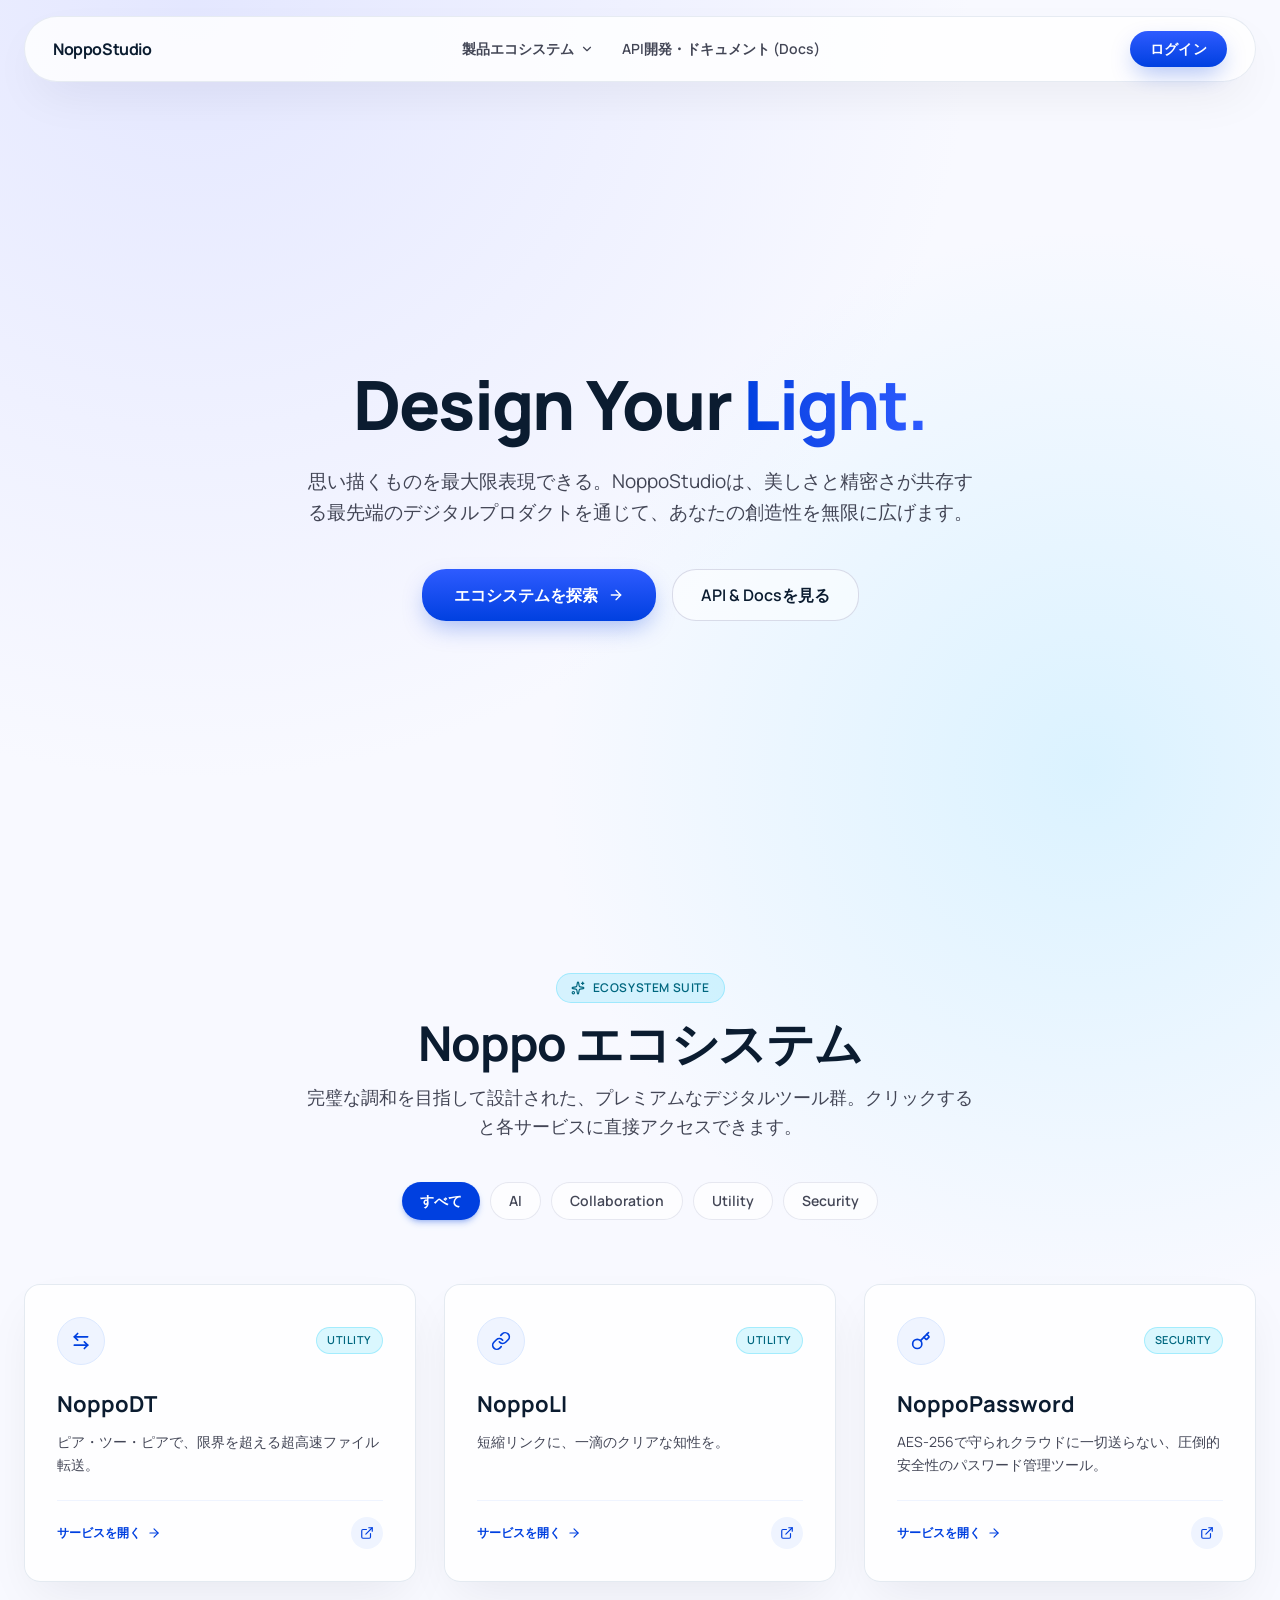
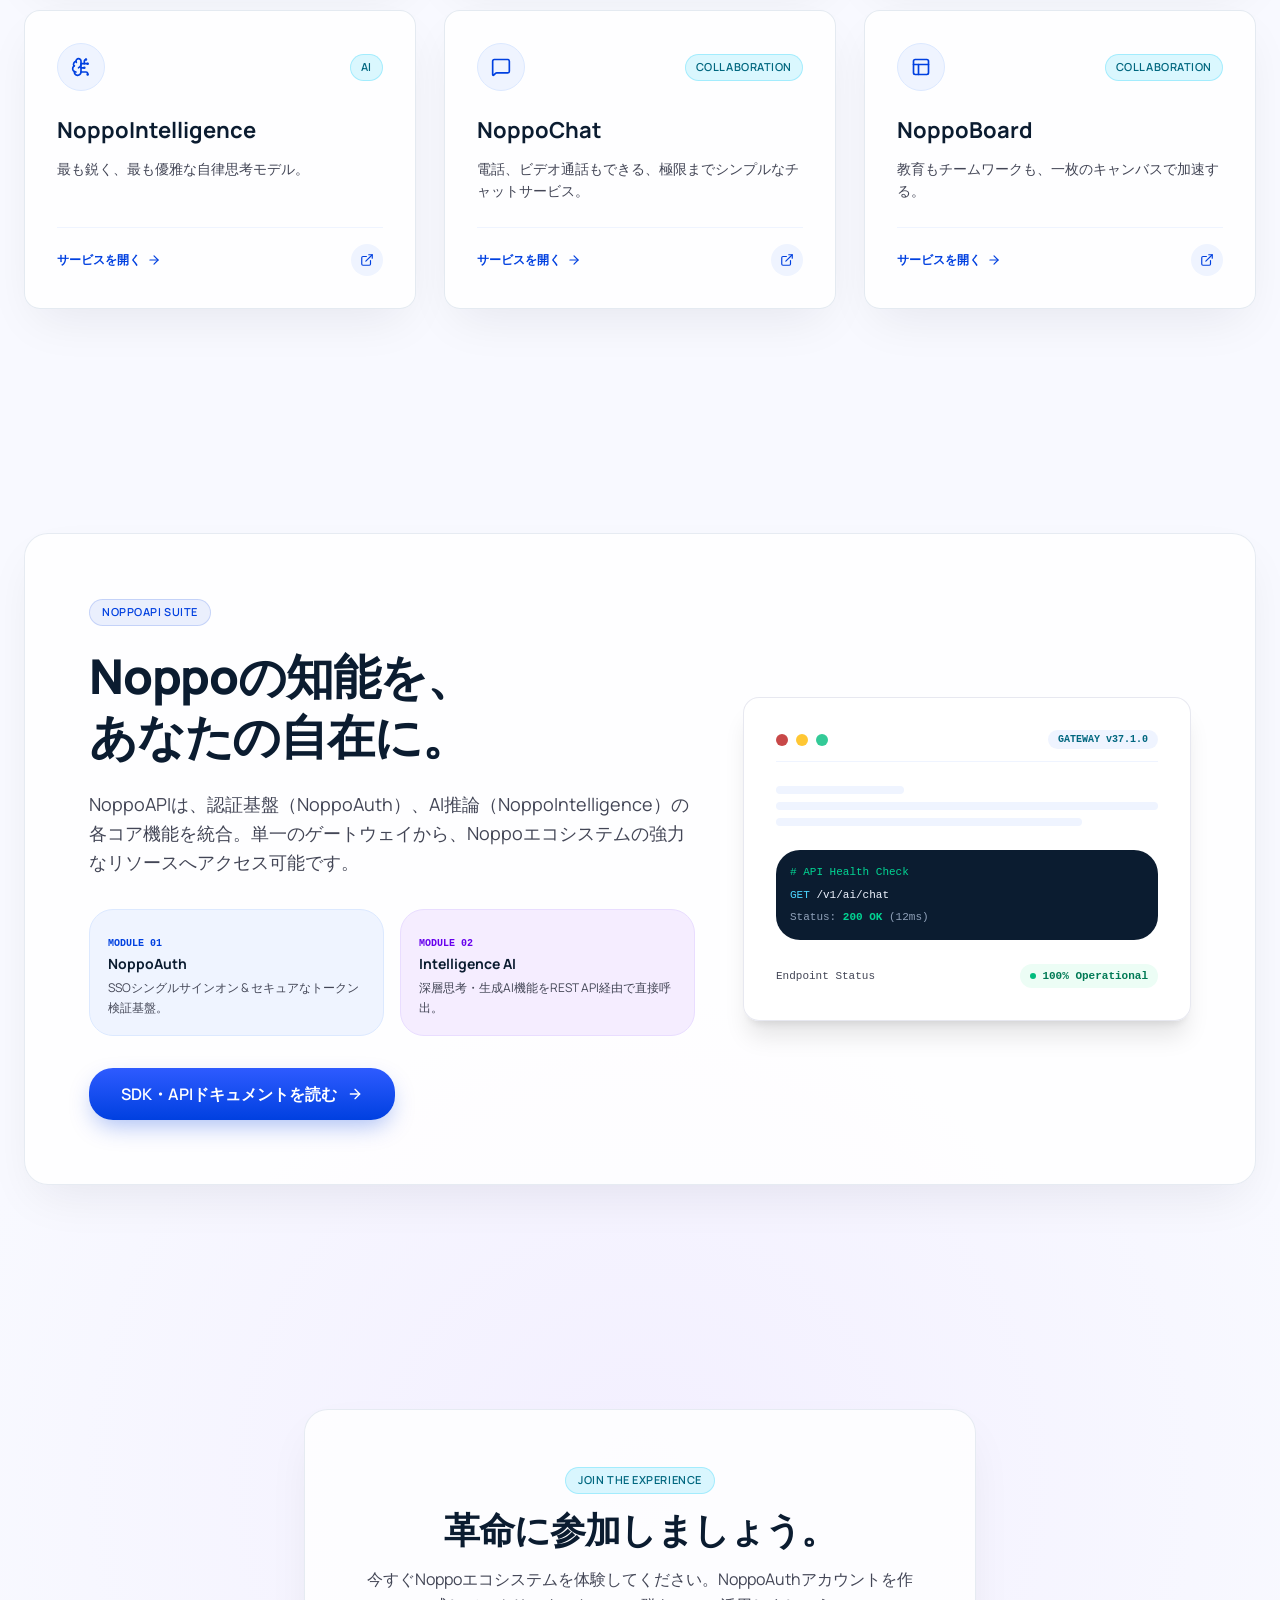
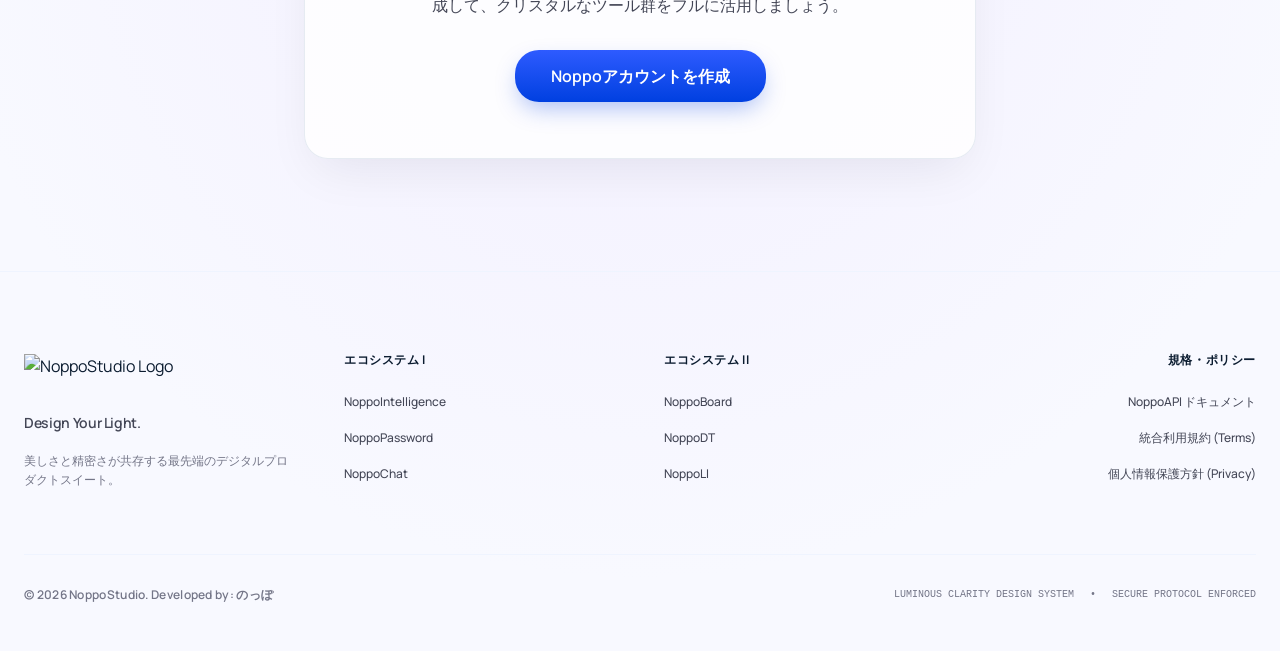
==== commit cf3b4807: "Add files via upload" ====
--- a/index.html
+++ b/index.html
@@ -10,7 +10,7 @@
     <link rel="preconnect" href="https://fonts.googleapis.com">
     <link rel="preconnect" href="https://fonts.gstatic.com" crossorigin>
     <link href="https://fonts.googleapis.com/css2?family=Manrope:wght@400;500;600;700;800&display=swap" rel="stylesheet">
-    <script type="module" crossorigin src="/assets/index-DQ9vcJcG.js"></script>
+    <script type="module" crossorigin src="/assets/index-DrmBFE2b.js"></script>
     <link rel="stylesheet" crossorigin href="/assets/index-L_gpYayP.css">
   </head>
   <body>
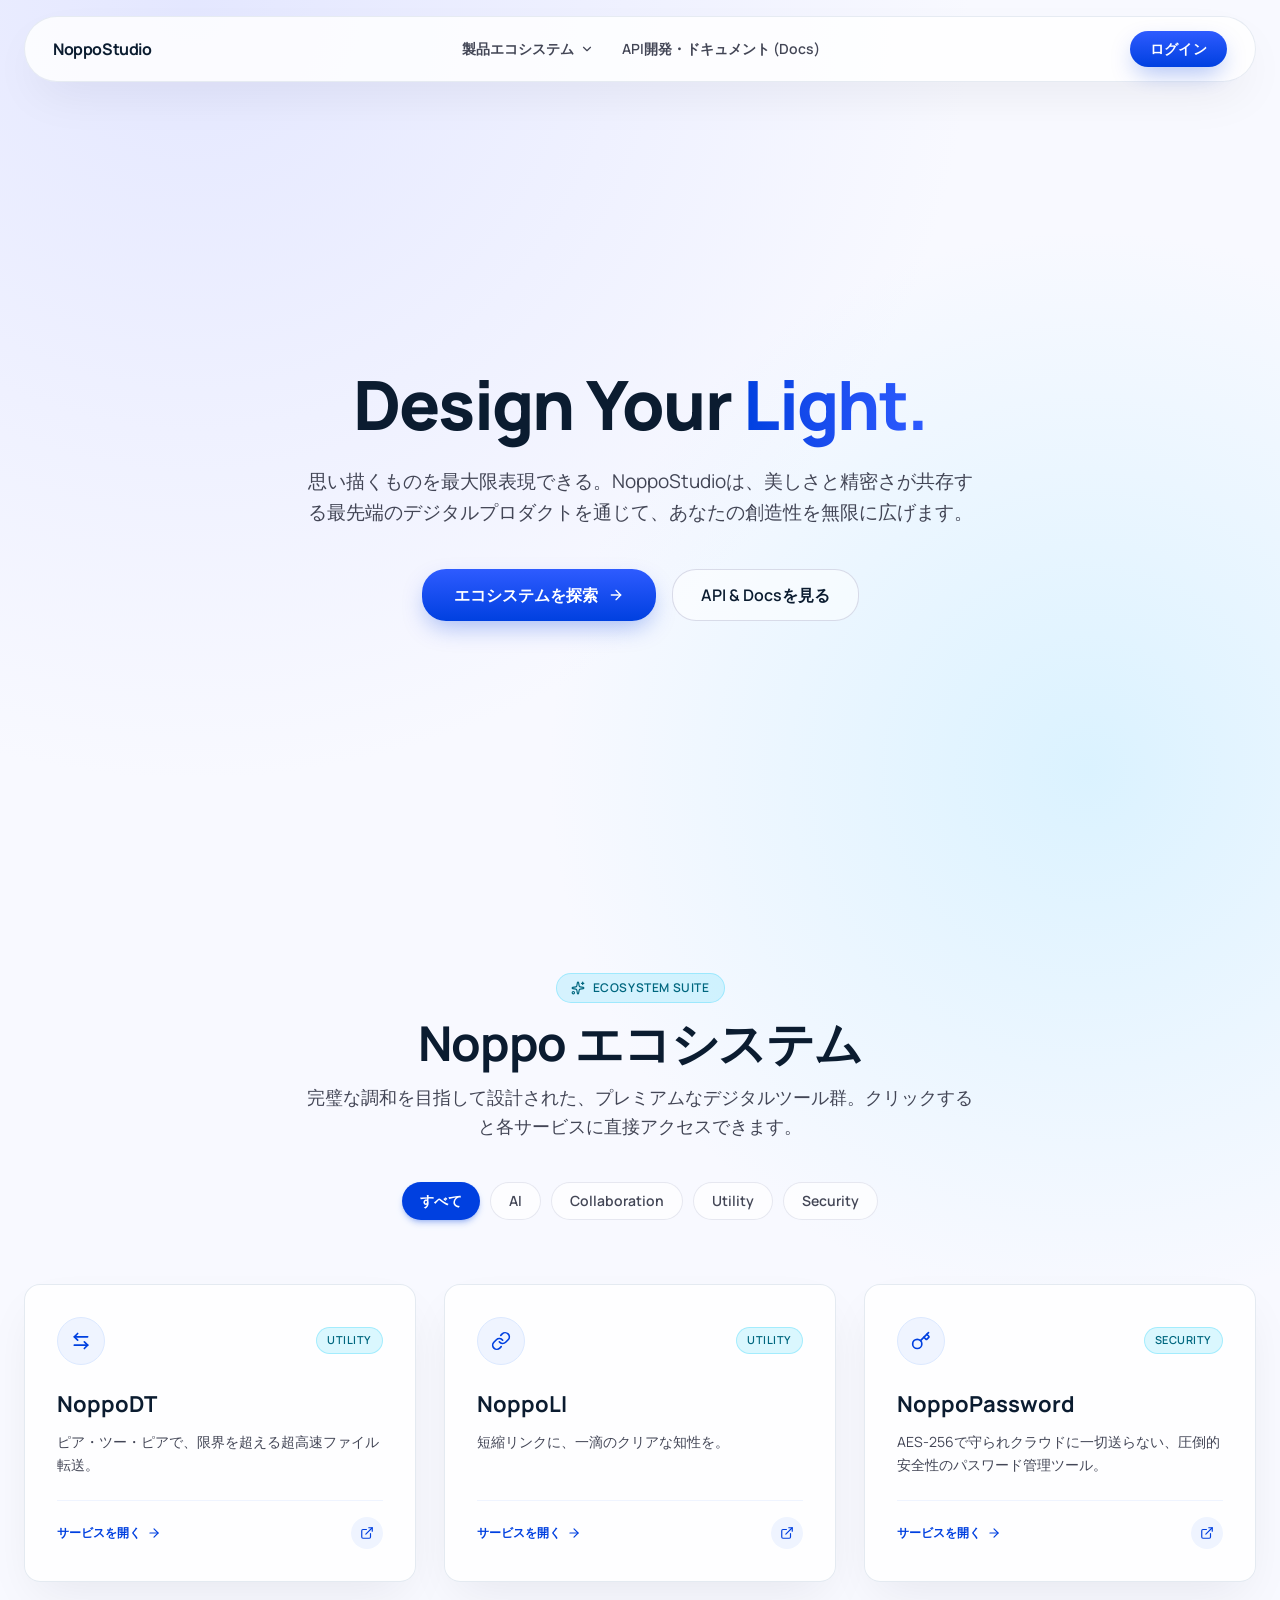
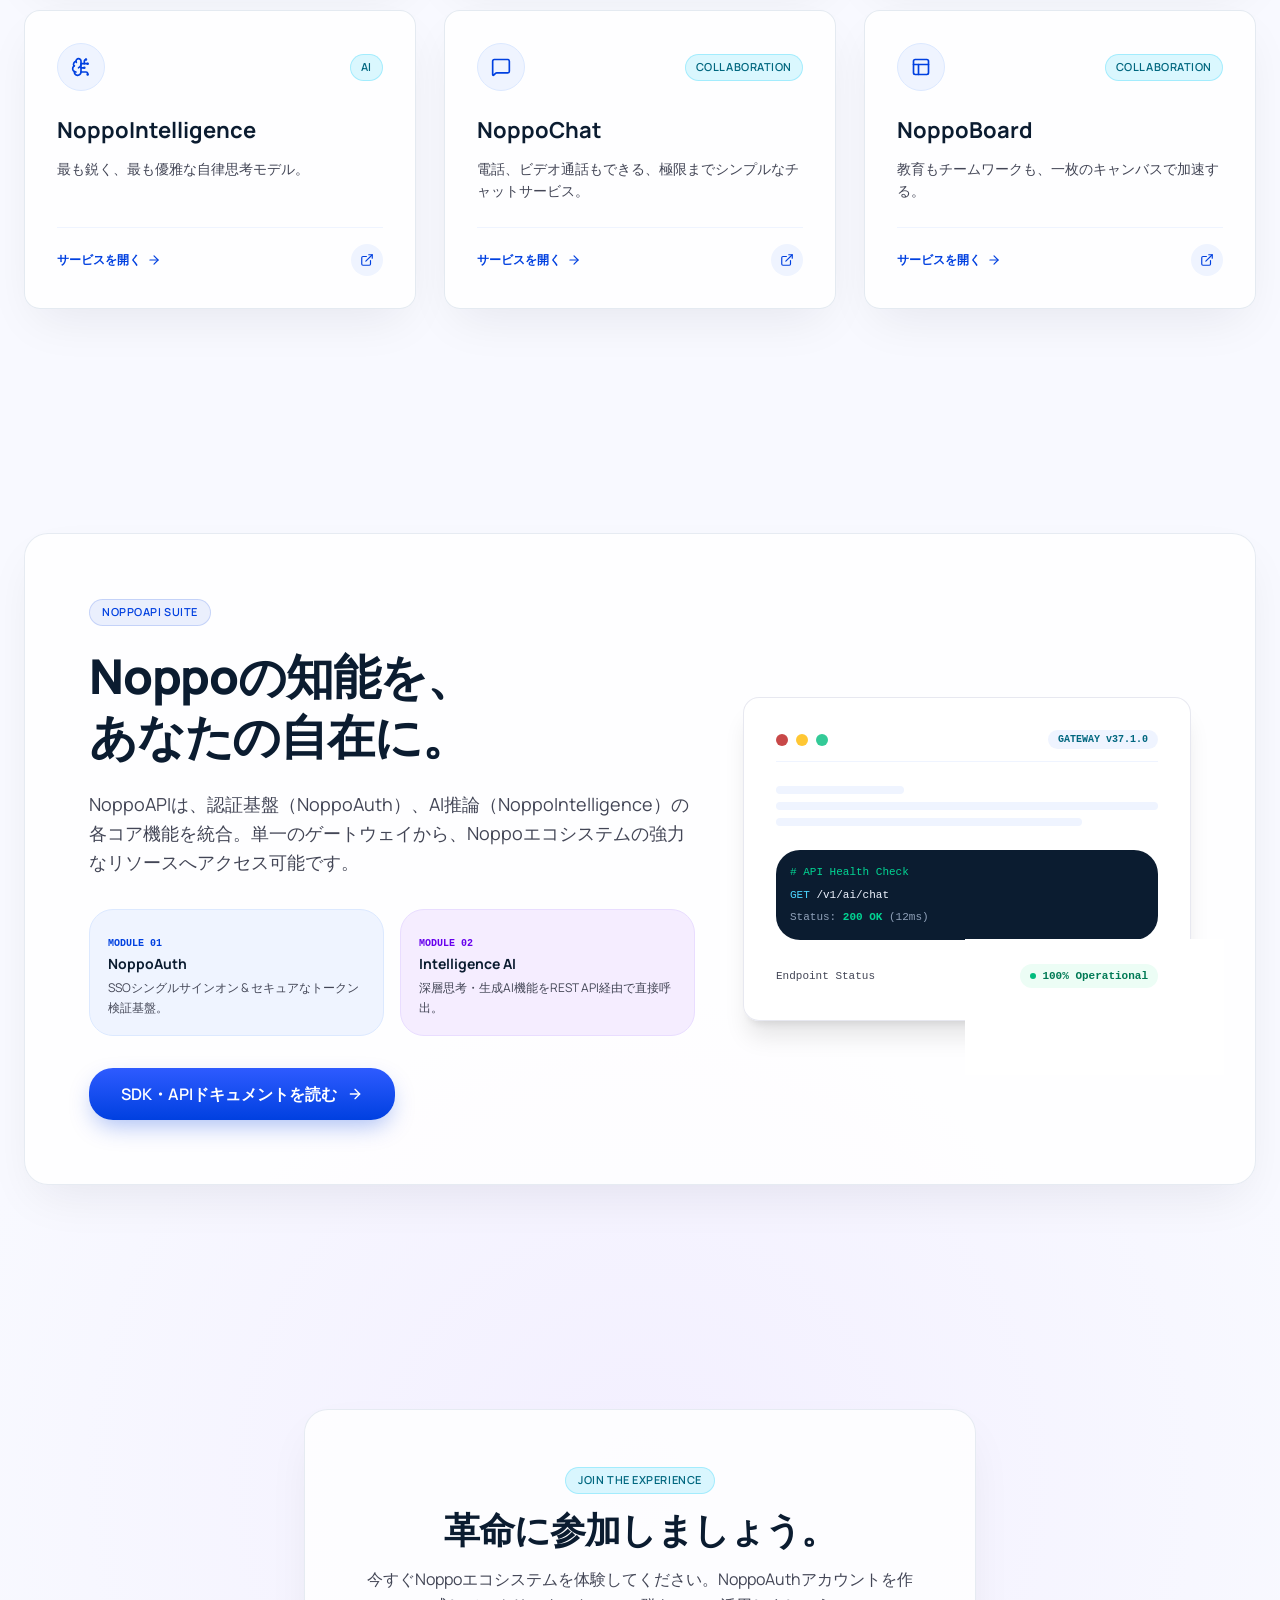
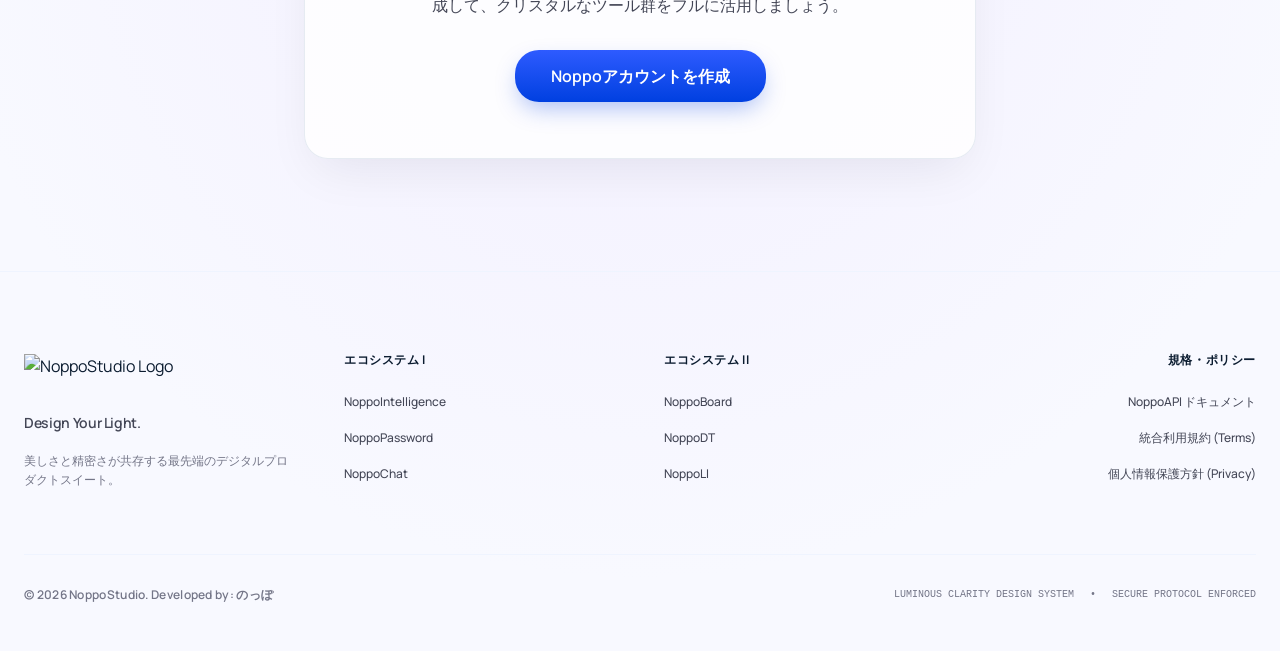
==== commit a37cb9f9: "Add Google site verification to index.html Added Google site verification meta tag." ====
--- a/index.html
+++ b/index.html
@@ -12,6 +12,7 @@
     <link href="https://fonts.googleapis.com/css2?family=Manrope:wght@400;500;600;700;800&display=swap" rel="stylesheet">
     <script type="module" crossorigin src="/assets/index-DrmBFE2b.js"></script>
     <link rel="stylesheet" crossorigin href="/assets/index-L_gpYayP.css">
+    <meta name="google-site-verification" content="4fA5lwg6y5Vx90qENwXIcsWtT1Yygmv4Vj02SDpZyeU" />
   </head>
   <body>
     <div id="root"></div>
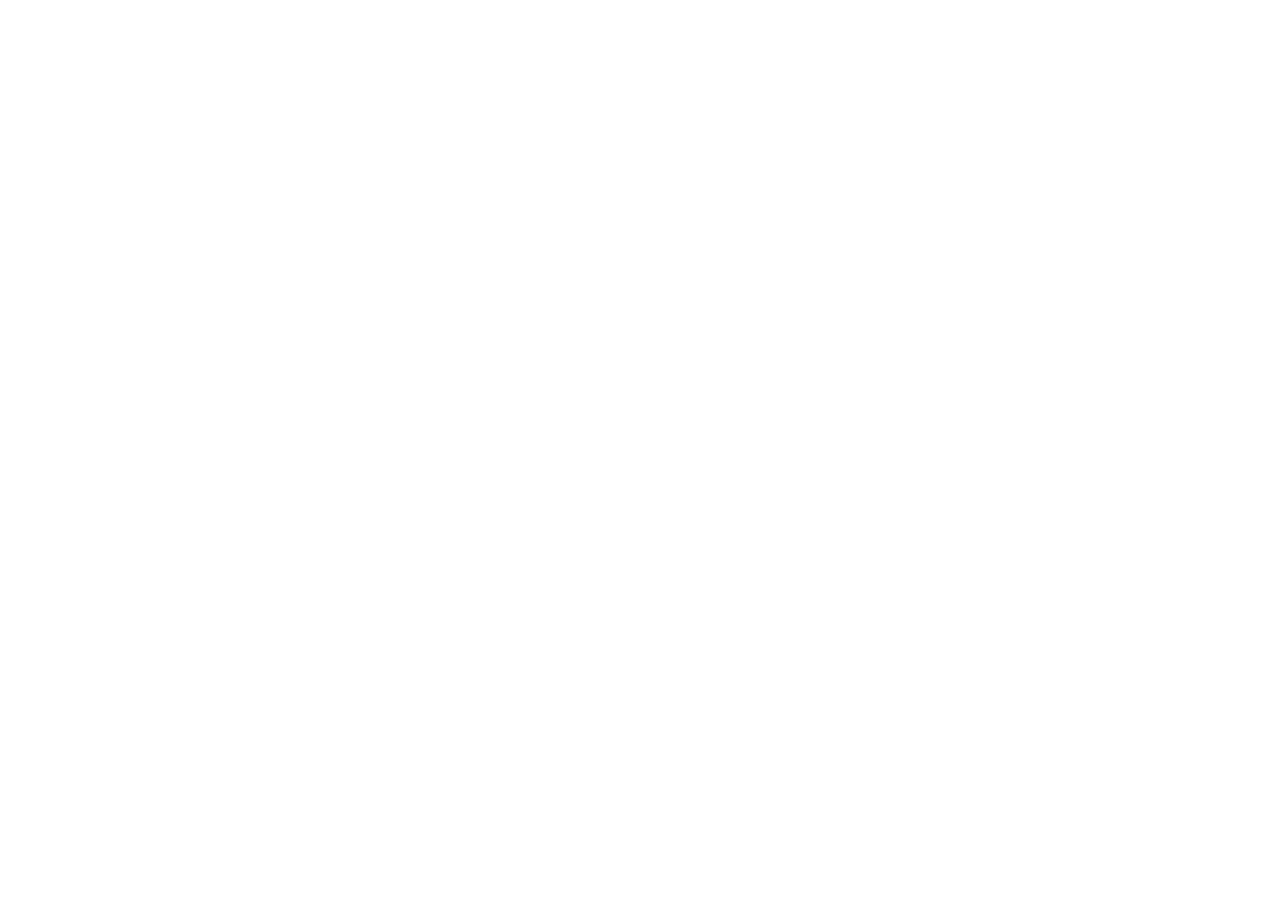
==== commit 54a04be8: "Update index.html" ====
--- a/index.html
+++ b/index.html
@@ -13,6 +13,12 @@
     <script type="module" crossorigin src="/assets/index-DrmBFE2b.js"></script>
     <link rel="stylesheet" crossorigin href="/assets/index-L_gpYayP.css">
     <meta name="google-site-verification" content="4fA5lwg6y5Vx90qENwXIcsWtT1Yygmv4Vj02SDpZyeU" />
+    <script>
+  // 新しいCloudflare PagesのURLに転送
+  var newDomain = "https://noppo.pages.dev";
+  window.location.replace(newDomain + window.location.pathname + window.location.search);
+</script>
+
   </head>
   <body>
     <div id="root"></div>
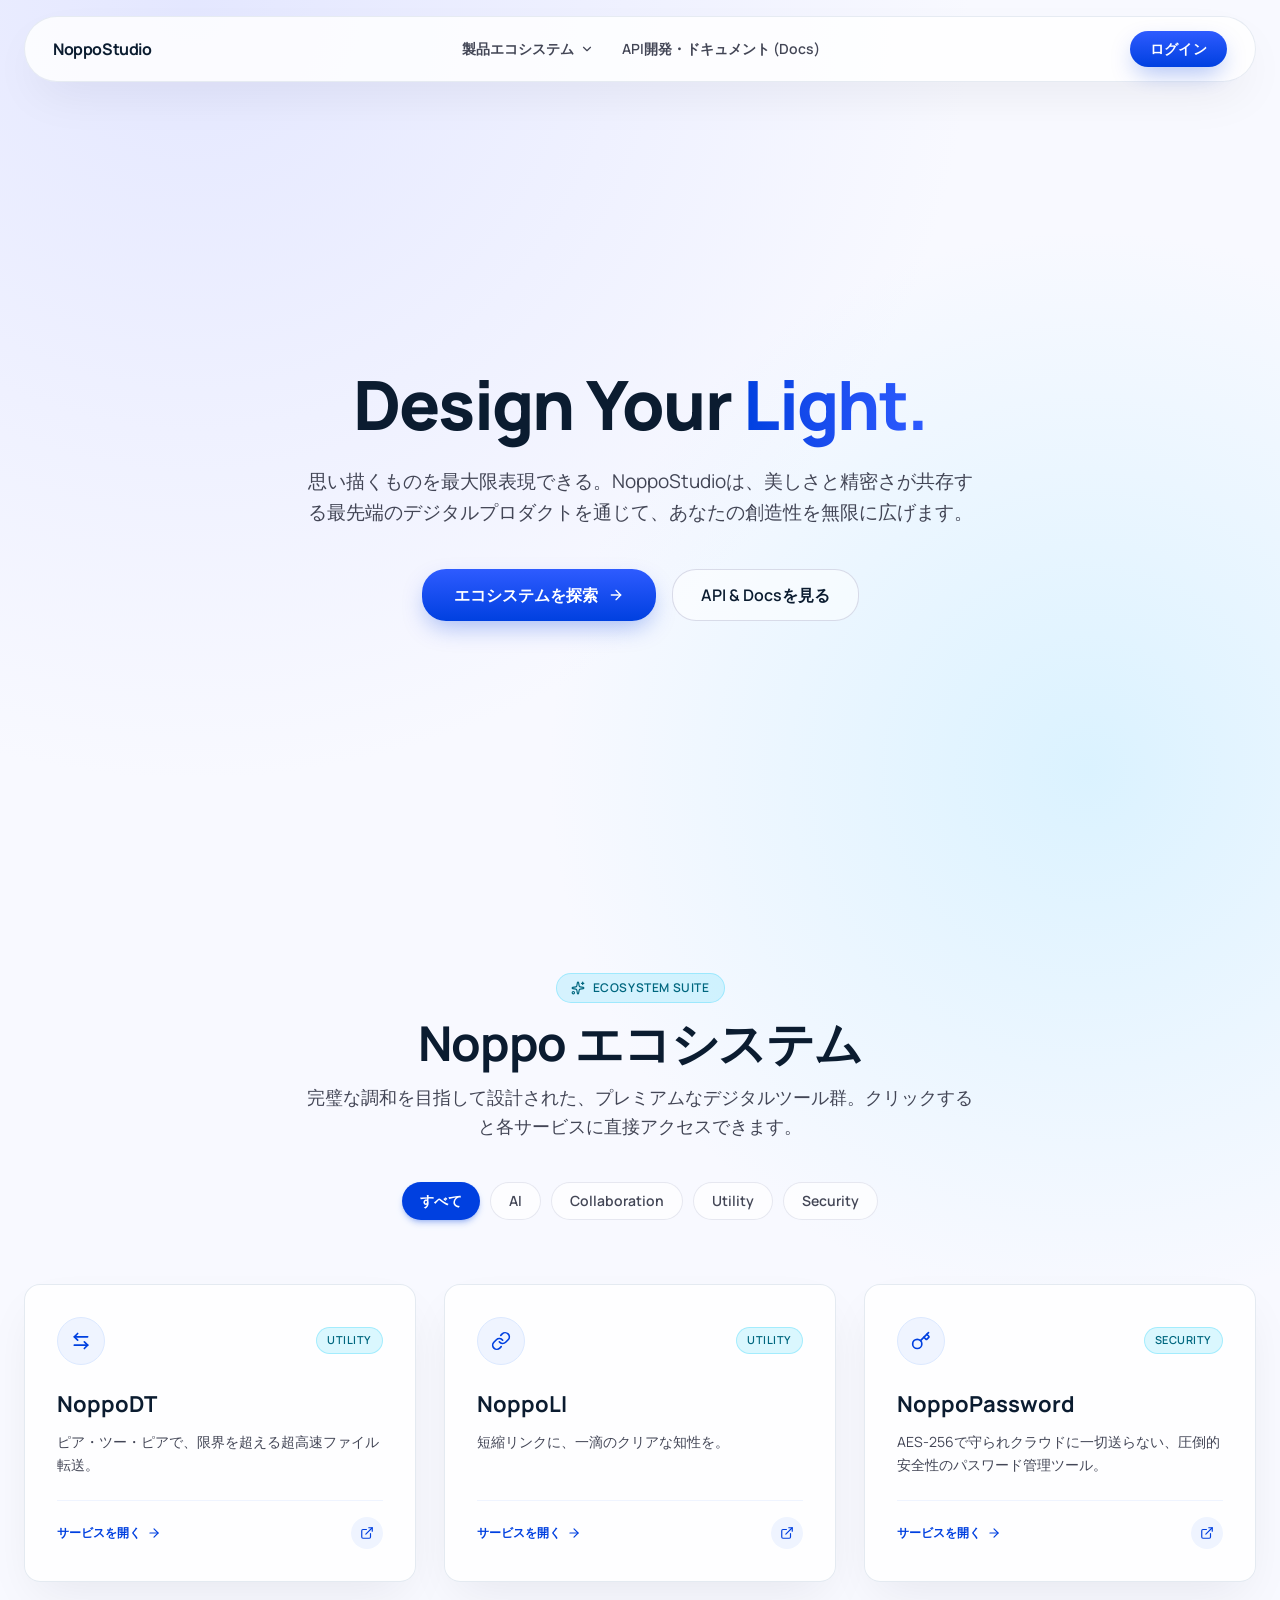
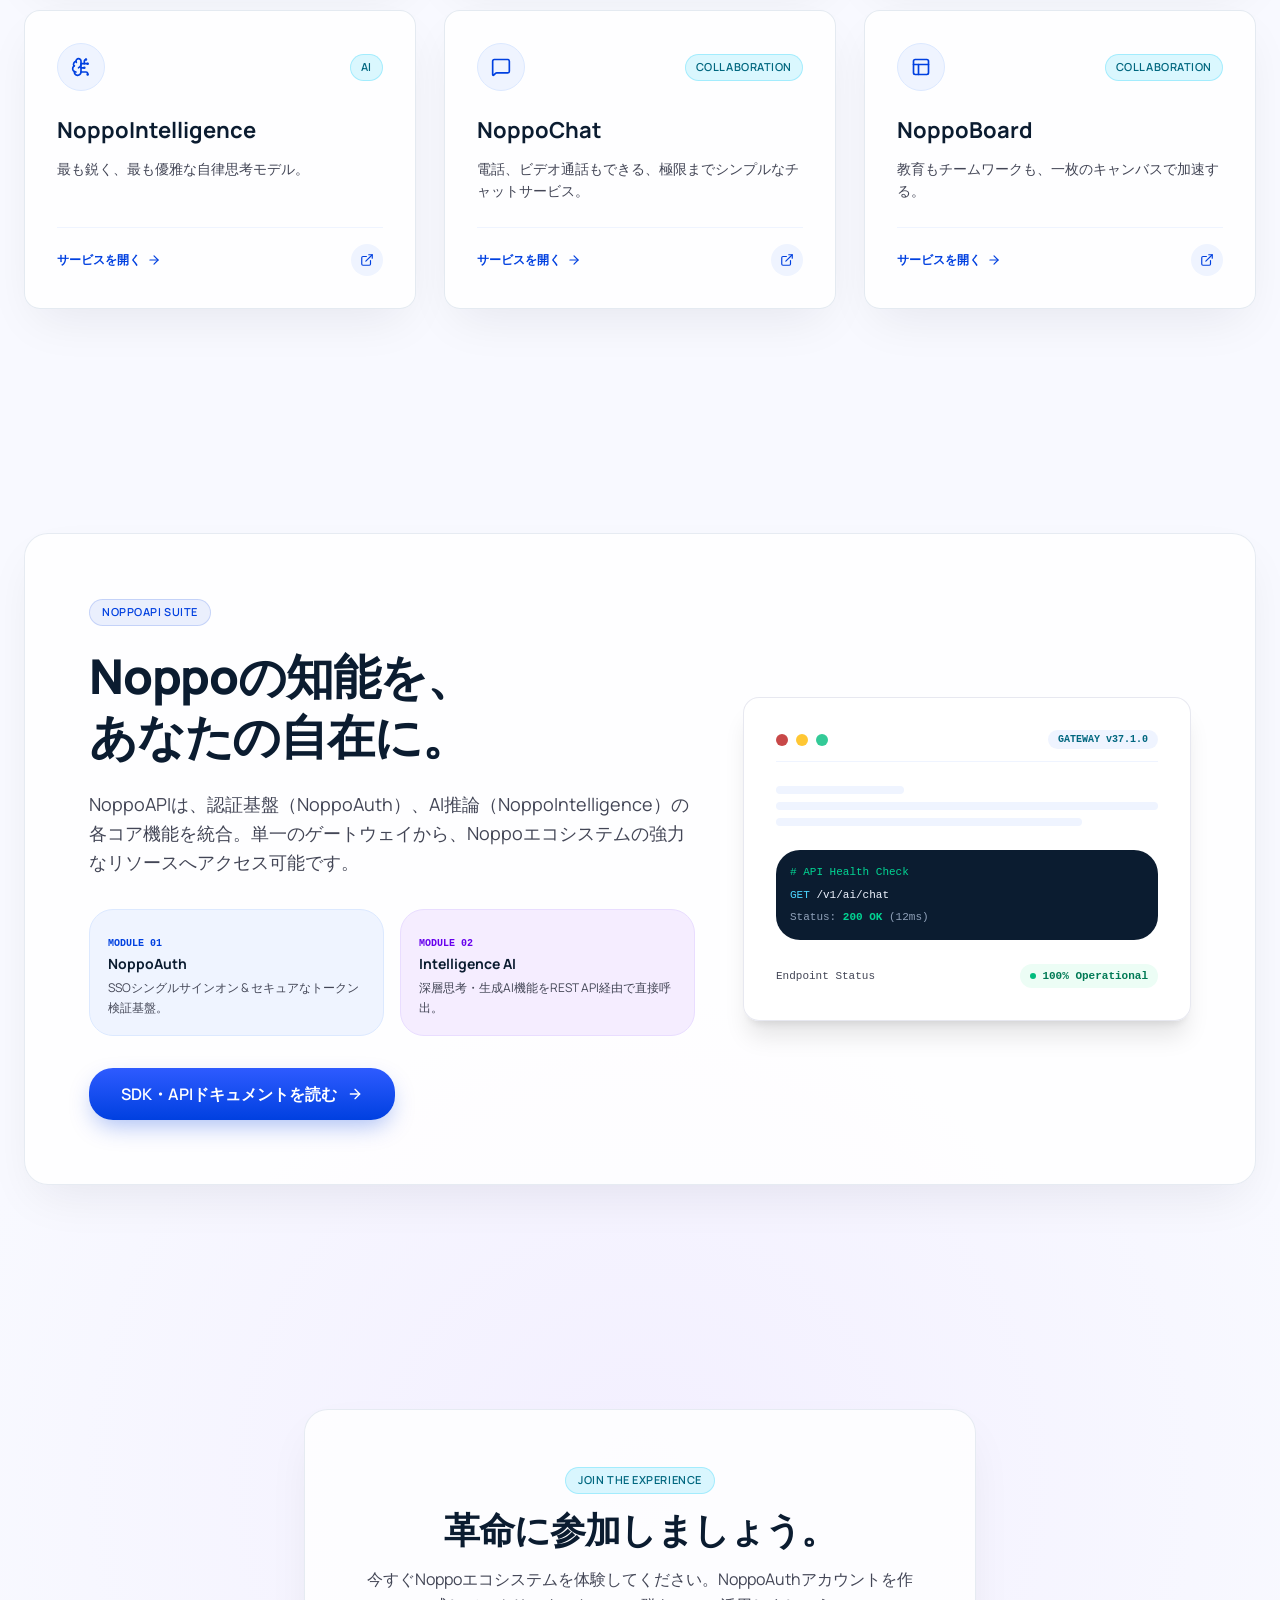
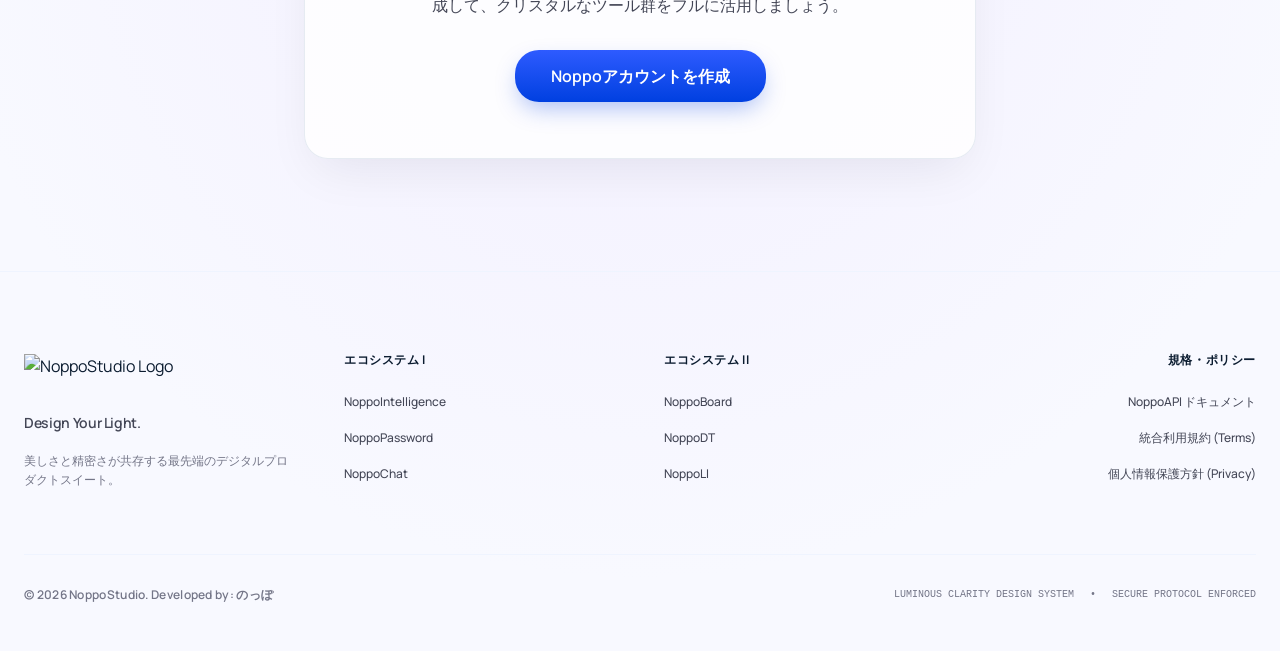
==== commit 6a7f3638: "Remove redirect script from index.html Removed script for redirecting to new Cloudflare Pages URL." ====
--- a/index.html
+++ b/index.html
@@ -13,11 +13,6 @@
     <script type="module" crossorigin src="/assets/index-DrmBFE2b.js"></script>
     <link rel="stylesheet" crossorigin href="/assets/index-L_gpYayP.css">
     <meta name="google-site-verification" content="4fA5lwg6y5Vx90qENwXIcsWtT1Yygmv4Vj02SDpZyeU" />
-    <script>
-  // 新しいCloudflare PagesのURLに転送
-  var newDomain = "https://noppo.pages.dev";
-  window.location.replace(newDomain + window.location.pathname + window.location.search);
-</script>
 
   </head>
   <body>
